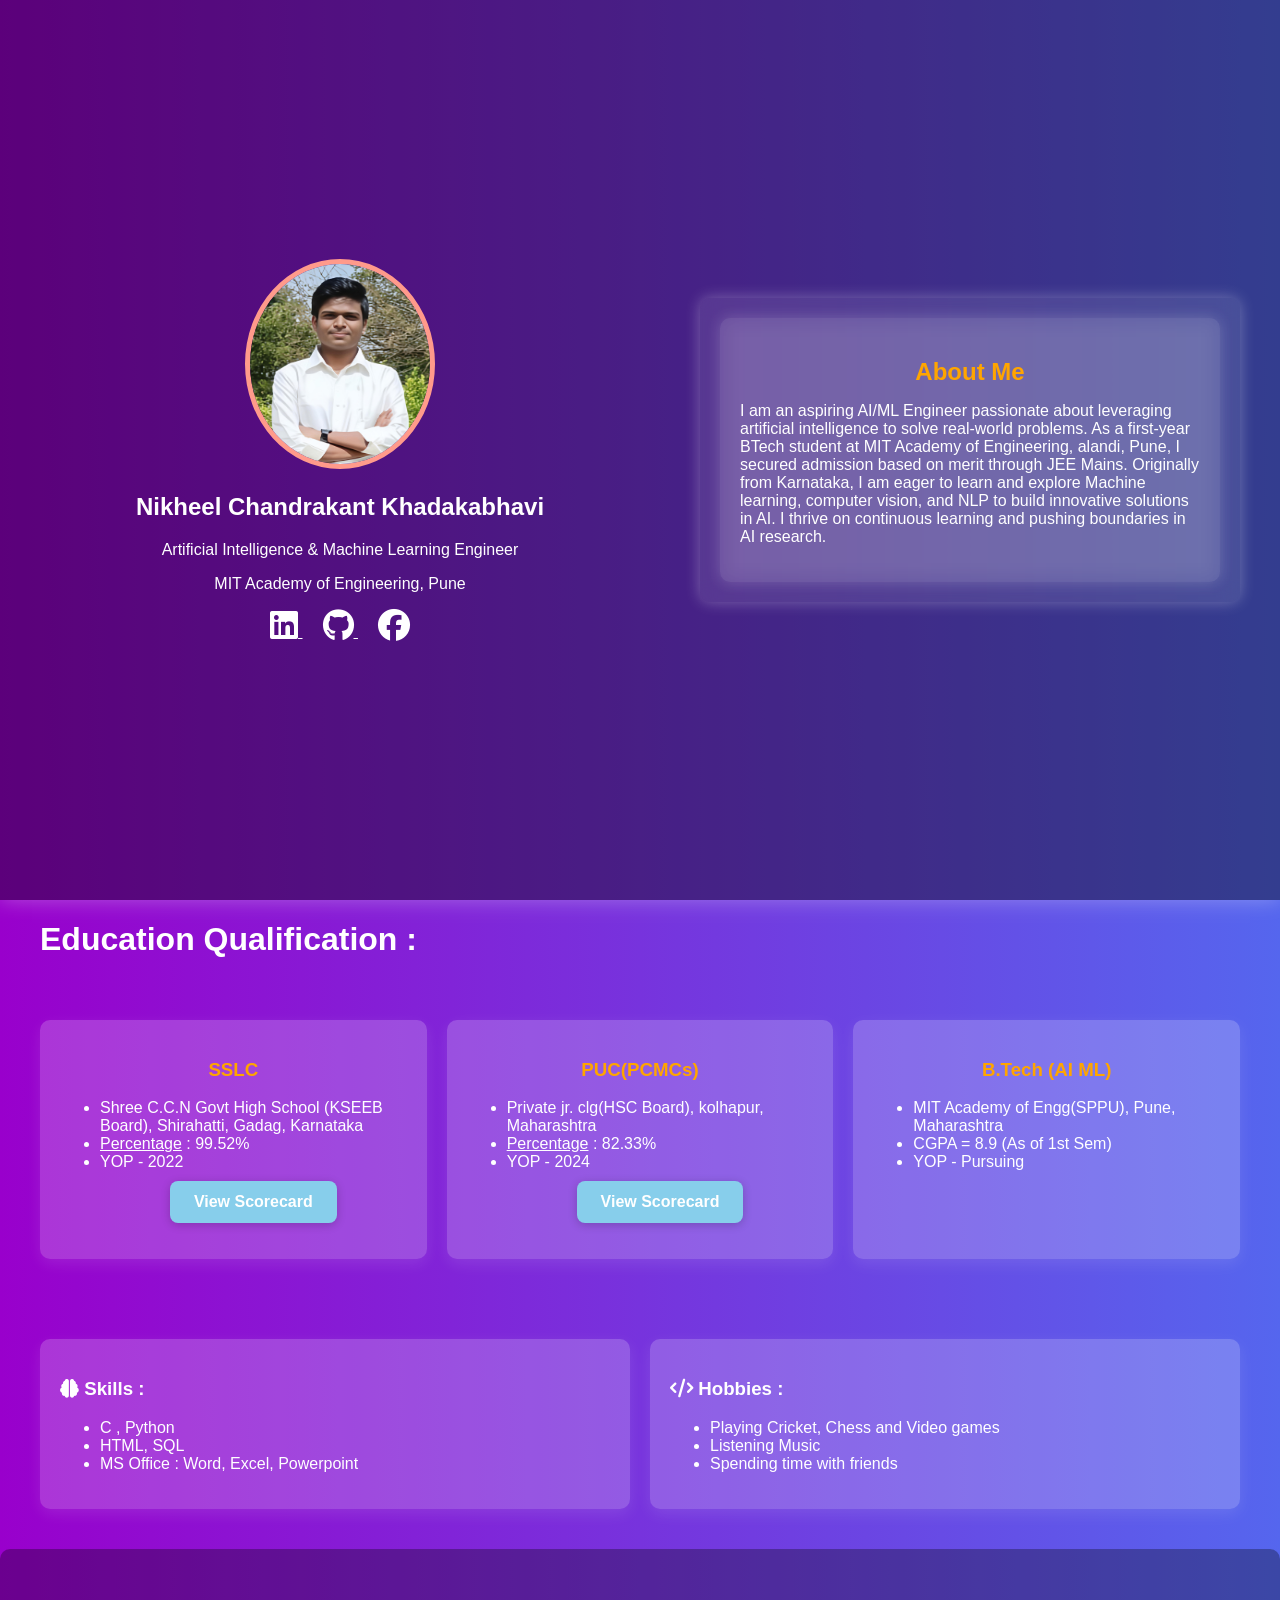
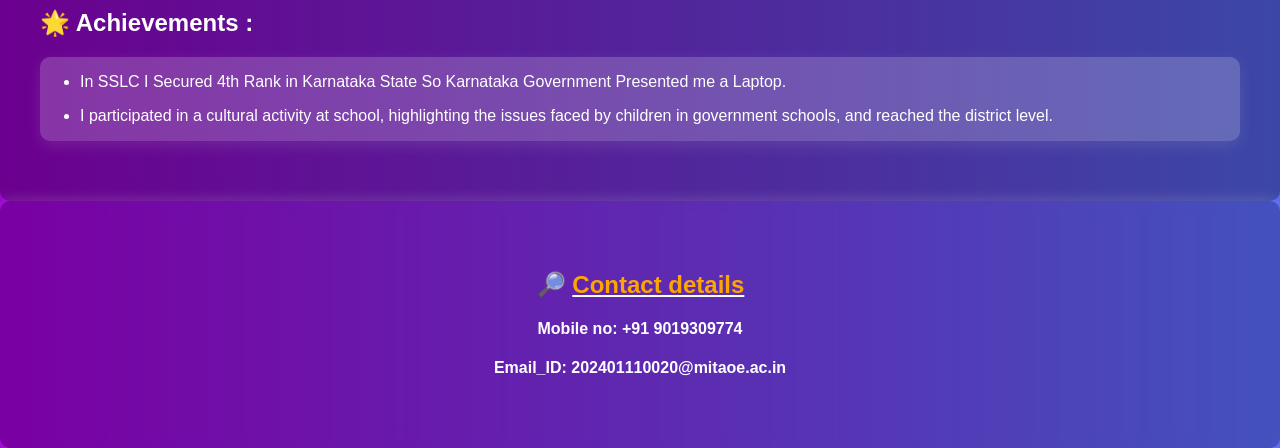
==== index.html @ 5fc5218b "Update index.html" ====
<!DOCTYPE html>
<html lang="en">
<head>
    <meta charset="UTF-8">
    <meta name="viewport" content="width=device-width, initial-scale=1.0">
    <meta name="description" content="AI/ML Engineer | MIT Academy of Engineering, Pune">
    <title>Nikheel Khadakabhavi | AI/ML Engineer</title>
    <link rel="stylesheet" href="style.css">
    <link rel="stylesheet" href="https://cdnjs.cloudflare.com/ajax/libs/font-awesome/6.4.0/css/all.min.css">
</head>
<body>
    <!-- Hero Section -->
    <!-- <section class="hero">
        <img src="IMG-20250224-WA0008.jpg" alt="Nikheel Khadakabhavi" class="profile-img">
        <h1>Nikheel Chandrakant Khadakabhavi</h1>
        <p>Artificial Intelligence & Machine Learning Engineer</p>
        <p>MIT Academy of Engineering, Pune</p>
        <p> </p>
        <div class="social-links">
            <a href="https://linkedin.com/in/nikhil-khadakabhavi-a24776257" target="_blank"><i class="fab fa-linkedin fa-2x"></i></a>
            <a href="https://github.com/Nikheel108" target="_blank"><i class="fab fa-github fa-2x"></i></a>
            <a href="https://kaggle.com/yourprofile" target="_blank"><i class="fab fa-kaggle fa-2x"></i></a>
        </div>
    </section> -->
    <!-- Hero Section -->
    <section class="hero animate">
        <div class="hero-container">
            <!-- Left Side (Profile Image & Info) -->
            <div class="hero-left">
                <img src="IMG-20250224-WA0008.jpg" alt="Nikheel Khadakabhavi" class="profile-img">
                <h1>Nikheel Chandrakant Khadakabhavi</h1>
                <p>Artificial Intelligence & Machine Learning Engineer</p>
                <p>MIT Academy of Engineering, Pune</p>
                <div class="social-links">
                    <a href="https://linkedin.com/in/nikhil-khadakabhavi-a24776257" target="_blank">
                        <i class="fab fa-linkedin fa-2x"></i>
                    </a>
                    <a href="https://github.com/Nikheel108" target="_blank">
                        <i class="fab fa-github fa-2x"></i>
                    </a>
                    <a href="https://www.facebook.com/profile.php?id=61560024221259" target="_blank" style="color: white; margin: 0 10px;">
                        <i class="fab fa-facebook fa-2x"></i>
                    </a>
                </div>
            </div>

            <!-- Right Side (About Me) -->
            <div class="hero-right">
                <div class="about-box">
                    <h2 align="center"><span class="highlight">About Me</span></h2>
                    <p>
                        I  am an aspiring AI/ML Engineer passionate about leveraging artificial intelligence to solve real-world problems. As a first-year BTech student at MIT Academy of Engineering, alandi, Pune, I secured admission based on merit through JEE Mains. Originally from Karnataka, I am eager to learn and explore Machine learning, computer vision, and NLP to build innovative solutions in AI. I thrive on continuous learning and pushing boundaries in AI research.
                    </p>
                </div>
            </div>
        </div>
    </section>


    <!-- Technical Skills -->
    <div class="container">
        <h1>Education Qualification : </h1>
        <div class="skills-grid">
            <div class="skill-card">
                    <h3 align="center"><span class="highlight"> SSLC </span></h3>
                    <ul>
                        <li>Shree C.C.N Govt High School (KSEEB Board), Shirahatti, Gadag, Karnataka</li>
                        <li><u>Percentage</u> : 99.52%</li>
                        <li>YOP - 2022</li>
                        <div class="scorecard-btn">
                            <a href="Kresult.jpg" target="_blank">View Scorecard</a>
                        </div>
                    </ul>                
            </div>
            <div class="skill-card">
                    <h3 align="center"><span class="highlight"> PUC(PCMCs)</span></h3>
                    <ul>
                        <li>Private jr. clg(HSC Board), kolhapur, Maharashtra </li>
                        <li><u>Percentage</u> : 82.33%</li>
                        <li>YOP - 2024</li>
                        <div class="scorecard-btn">
                            <a href="Mresult.jpg" target="_blank">View Scorecard</a>
                        </div>
                    </ul>
            </div>
            <div class="skill-card">
                <h3 align="center"><span class="highlight"> B.Tech (AI ML)</span></h3>
                <ul>
                    <li>MIT Academy of Engg(SPPU), Pune, Maharashtra</li>
                    <li>CGPA = 8.9 (As of 1st Sem)</li>
                    <li>YOP - Pursuing</li>
                </ul>
            </div>
        </div>
    </div>

    <div class="container">
        <div class="skills-grid">
            <div class="skill-card">
                <h3><i class="fas fa-brain"></i>  Skills : </h3>
                <ul>
                    <li>C , Python</li>
                    <li>HTML, SQL</li>
                    <li>MS Office : Word, Excel, Powerpoint</li>
                </ul>
            </div>
            <div class="skill-card">
                <h3><i class="fas fa-code"></i>  Hobbies : </h3>
                <ul>
                    <li>Playing Cricket, Chess  and Video games </li>
                    <li>Listening Music  </li>
                    <li>Spending time with friends  </li>
                </ul>
            </div>
        </div>
    </div>
    <!-- Projects Section -->
    <section class="projects">
        <div class="container">
            <h2> 🌟 Achievements : </h2>
            <div class="project-card">
                <!-- <img src="project1.jpg" alt="AI Project"> -->
                <div class="project-info">
                    <ul>
                        <li>In SSLC I Secured 4th Rank in Karnataka State So Karnataka Government Presented me a Laptop.</li>
                        <p> </p>
                        <li>I participated in a cultural activity at school, highlighting the issues faced by children in government schools, and reached the district level.</li>
                    </ul>
                </div>
            </div>
        </div>
    </section>

    <!-- Research Publications -->
    <section class="publications">
        <div class="container">
            <h2><b>🔎 <u><span class="highlight">Contact details</span></u></b></h2>
            <div class="publication">
                <h4>Mobile no: +91 9019309774</h4>
                <h4>Email_ID: 202401110020@mitaoe.ac.in</h4>
            </div>
        </div>
    </section>
</body>
</html>
---- style.css ----
:root {
    --primary: #ff9a8b;
    --secondary: #ff6a88;
    --tertiary: #ff99ac;
    --dark: #1b1b1b;
    --light: #ffffff;
}

/* Animated Gradient Background */
body {
    font-family: 'Segoe UI', Tahoma, Geneva, Verdana, sans-serif;
/*    background: linear-gradient(-45deg, var(--primary), var(--secondary), var(--tertiary));*/
/*    background: linear-gradient(45deg, #ff7eb3, #ff758c, #ff6f61, #ff7eb3); */
/*    background: linear-gradient(45deg, #6a11cb, #2575fc, #3f5efb, #6a11cb); #blue-purple neon effect*/
/*    background: linear-gradient(45deg, #ff512f, #f09819, #ff6a00, #ff512f);*/
    background: linear-gradient(270deg, #33cc33, #3399ff, #9900cc);
/*    background: lightskyblue;*/
    background-size: 300% 300%;
    animation: gradientMove 10s infinite linear;
    color: var(--light);
    margin: 0;
}

/* Background Animation */
@keyframes gradientMove {
    0% { background-position: 0% 50%; }
    50% { background-position: 100% 50%; }
    100% { background-position: 0% 50%; }
}

/* Hero Section */
.hero {
    /*text-align: center;
    padding: 100px 20px;
    background: rgba(0, 0, 0, 0.4);
    box-shadow: 0 0 20px rgba(255, 255, 255, 0.3);
    border-radius: 10px;*/
    display: flex;
    align-items: center;
    justify-content: center;
    min-height: 100vh;
/*    gap: 40px;*/
/*    flex-wrap: wrap;*/
/*    text-align: left;*/
    background: rgba(0, 0, 0, 0.4);
    box-shadow: 0 0 20px rgba(255, 255, 255, 0.3);
    border-radius: 10px
    padding: 50px 20px;
}

.hero-container {
    display: flex;
    align-items: center;
    justify-content: space-between;
    max-width: 1200px;
    width: 100%;
/*    margin: 0 auto;*/
/*    padding: 50px 20px;*/
    gap: 60px;
/*    flex-wrap: wrap;*/
/*    flex-wrap: wrap;
    text-align: left;*/
}

.hero-left {
    flex: 1;
    text-align: center;
    background: blur;
}



/* Profile Image Hover Glow */
.profile-img {
    width: 180px;
    height: 200px;
    border-radius: 50%;
    border: 5px solid var(--primary);
    margin-buttom: 15px;
/*    box-shadow: 0 0 20px rgba(255, 255, 255, 0.3);*/
    transition: transform 0.3s, box-shadow 0.3s;
}

.profile-img:hover {
    transform: scale(1.1);
    box-shadow: 0 0 30px rgba(255, 255, 255, 0.5);
}

.social-links {
    margin-top: 10px;
}

/* Social Icons Hover Effects */
.social-links a {
    color: var(--light);
    margin: 0 10px;
    transition: transform 0.3s ease-in-out;
}

.social-links a:hover {
    transform: scale(1.2);
    text-shadow: 0px 0px 15px var(--light);
    color: white;
}

.hero-right {
    flex: 1;
    display: flex;
    justify-content: center;
    max-width: 500px;
    background: rgba(255, 255, 255, 0.1);
    backdrop-filter: blur(10px);
    padding: 20px;
    border-radius: 10px;
    box-shadow: 0 0 15px rgba(255, 255, 255, 0.3);
    color: var(--secondary);
    animation: glow 2s infinite alternate;
}

.about-box {
    max-width: 500px;
    background: rgba(255, 255, 255, 0.1);
    backdrop-filter: blur(10px);
    padding: 20px;
    border-radius: 10px;
    box-shadow: 0 0 15px rgba(255, 255, 255, 0.2);
    color: white;
    animation: glow 2s infinite alternate;
}

.about-box h2 {
    margin-bottom: 10px;
}

@keyframes glow {
    from {
        box-shadow: 0 0 10px rgba(255, 255, 255, 0.3);
    }
    to {
        box-shadow: 0 0 20px rgba(255, 255, 255, 0.6);
    }
}

/* Skills Section */
.container {
    max-width: 1200px;
    margin: 0 auto;
    padding: 0 20px;
}

.skills-grid {
    display: grid;
    grid-template-columns: repeat(auto-fit, minmax(250px, 1fr));
    gap: 20px;
    padding: 40px 0;
}

.skill-card {
    background: rgba(255, 255, 255, 0.2);
    padding: 20px;
    border-radius: 10px;
    box-shadow: 0 5px 15px rgba(255, 255, 255, 0.1);
    transition: transform 0.3s ease-in-out, box-shadow 0.3s ease-in-out;
}

.skill-card:hover {
    transform: scale(1.05);
    box-shadow: 0 8px 20px rgba(255, 255, 255, 0.3);
}

.highlight {
    color: orange;  /* Change this to any color you like */
    font-weight: bold;
}

.scorecard-btn {
    text-align: center;
    margin-top: 10px;
}

.scorecard-btn a {
    display: inline-block;
    padding: 12px 24px;
    font-size: 16px;
    font-weight: bold;
    color: white;
/*    background: linear-gradient(45deg, #ff8c00, #ff0080);*/
    background: skyblue;
    border-radius: 8px;
    text-decoration: none;
    box-shadow: 0 2px 10px rgba(0, 0, 0, 0.2);
    transition: all 0.3s ease-in-out;
}

.scorecard-btn a:hover {
    transform: scale(1.1);
/*    background: linear-gradient(45deg, #ff0080, #ff8c00);*/
    background: skyblue;
    box-shadow: 0 3px 10px rgba(0, 0, 0, 0.3);
}

/* Projects Section */
.projects {
    padding: 40px 20px;
    background: rgba(0, 0, 0, 0.3);
    border-radius: 10px;
}

.project-card {
    background: rgba(255, 255, 255, 0.2);
    border-radius: 10px;
    overflow: hidden;
    margin: 20px 0;
    box-shadow: 0 5px 15px rgba(255, 255, 255, 0.1);
    transition: transform 0.3s ease-in-out, box-shadow 0.3s ease-in-out;
}

.project-card:hover {
    transform: scale(1.05);
    box-shadow: 0 8px 20px rgba(255, 255, 255, 0.3);
}

/* Responsive Design */
/*@media (max-width: 768px) {
    .hero { padding: 60px 20px; }
}*/
.publications {
    text-align: center; /* Center text */
    padding: 50px 20px;
    background: rgba(0, 0, 0, 0.2); /* Light transparent background */
    backdrop-filter: blur(5px);
    border-radius: 10px;
    box-shadow: 0 0 15px rgba(255, 255, 255, 0.2);
}

/*.container {
    max-width: 800px;
    margin: 0 auto; /* Center the container */
}
*/
.publication {
    background: rgba(255, 255, 255, 0.1);
    padding: 20px;
    border-radius: 10px;
    display: inline-block; /* Ensures it takes the right amount of space */
    box-shadow: 0 0 10px rgba(255, 255, 255, 0.3);
}


@media (max-width: 768px) {
    .hero-container {
        flex-direction: column;
        text-align: center;
    }
    
    .hero-left, .hero-right {
        width: 100%;
    }

    .about-box {
        width: 90%;
    }
}
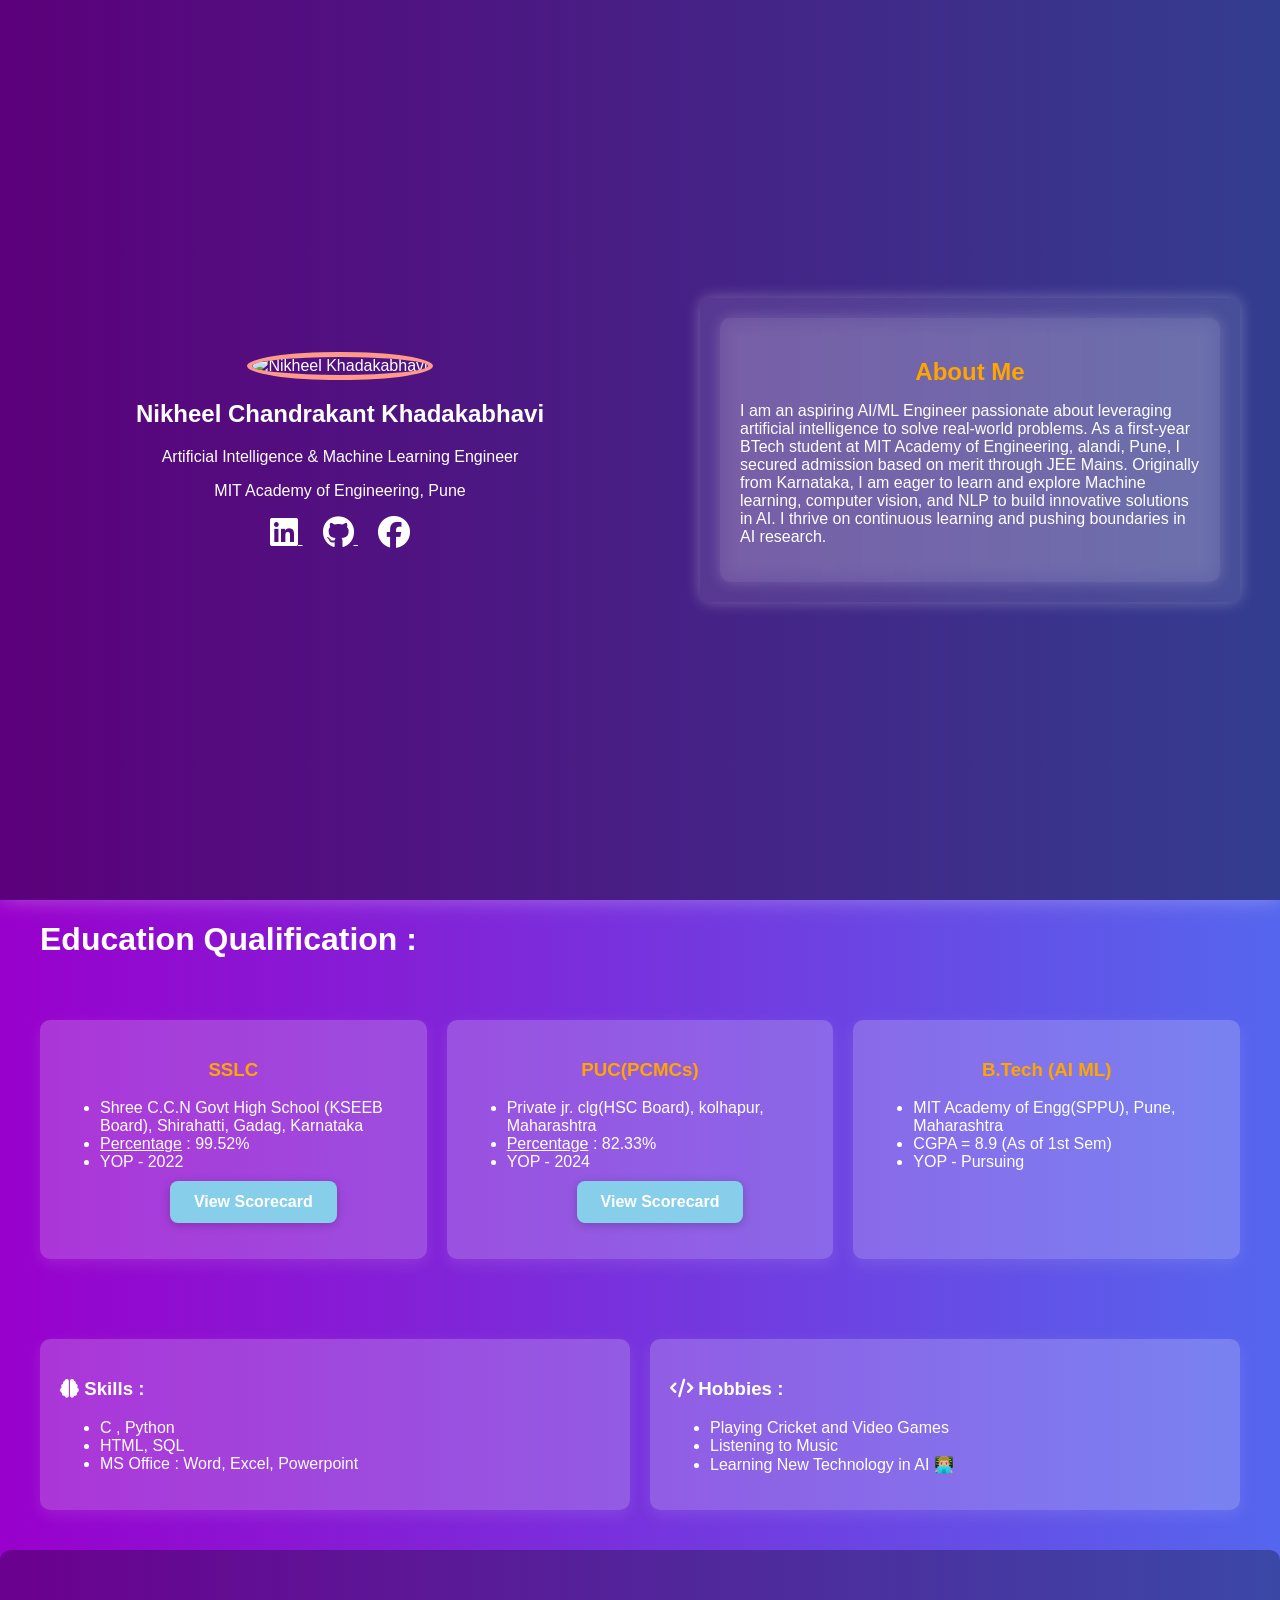
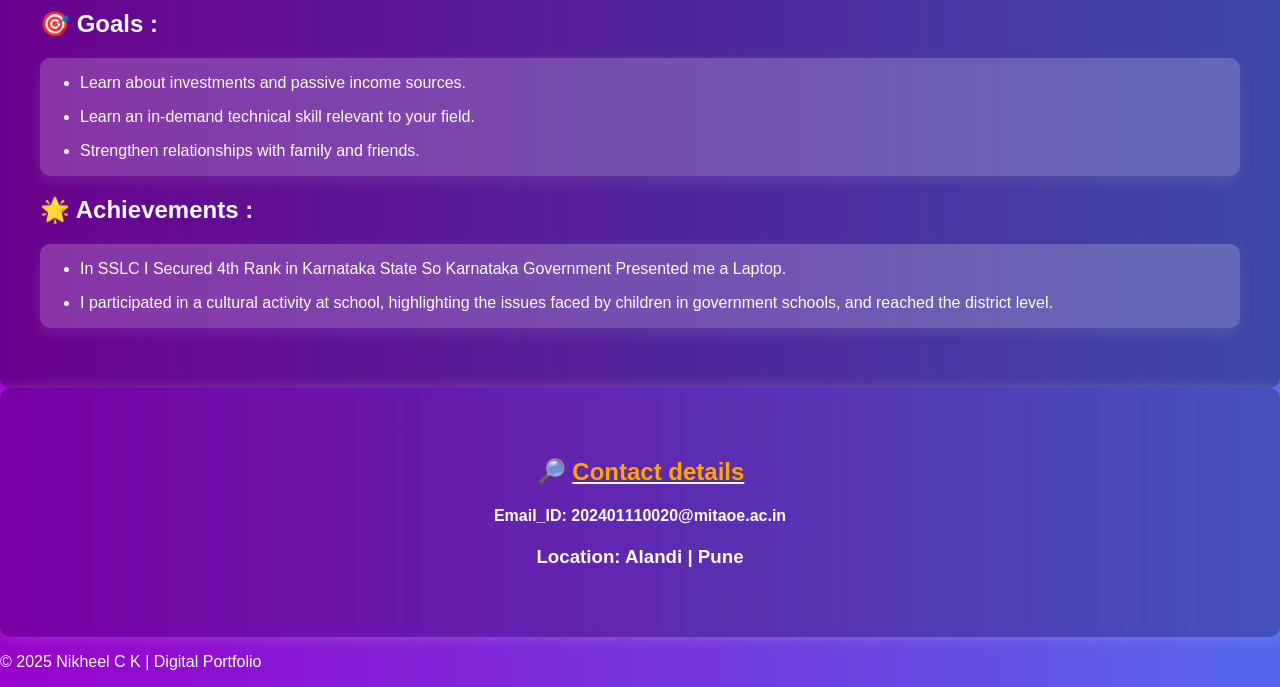
==== commit 4abeb28f: "Update index.html" ====
--- a/index.html
+++ b/index.html
@@ -9,25 +9,11 @@
     <link rel="stylesheet" href="https://cdnjs.cloudflare.com/ajax/libs/font-awesome/6.4.0/css/all.min.css">
 </head>
 <body>
-    <!-- Hero Section -->
-    <!-- <section class="hero">
-        <img src="IMG-20250224-WA0008.jpg" alt="Nikheel Khadakabhavi" class="profile-img">
-        <h1>Nikheel Chandrakant Khadakabhavi</h1>
-        <p>Artificial Intelligence & Machine Learning Engineer</p>
-        <p>MIT Academy of Engineering, Pune</p>
-        <p> </p>
-        <div class="social-links">
-            <a href="https://linkedin.com/in/nikhil-khadakabhavi-a24776257" target="_blank"><i class="fab fa-linkedin fa-2x"></i></a>
-            <a href="https://github.com/Nikheel108" target="_blank"><i class="fab fa-github fa-2x"></i></a>
-            <a href="https://kaggle.com/yourprofile" target="_blank"><i class="fab fa-kaggle fa-2x"></i></a>
-        </div>
-    </section> -->
-    <!-- Hero Section -->
     <section class="hero animate">
         <div class="hero-container">
             <!-- Left Side (Profile Image & Info) -->
             <div class="hero-left">
-                <img src="IMG-20250224-WA0008.jpg" alt="Nikheel Khadakabhavi" class="profile-img">
+                <img src="profile.jpg" alt="Nikheel Khadakabhavi" class="profile-img">
                 <h1>Nikheel Chandrakant Khadakabhavi</h1>
                 <p>Artificial Intelligence & Machine Learning Engineer</p>
                 <p>MIT Academy of Engineering, Pune</p>
@@ -49,7 +35,7 @@
                 <div class="about-box">
                     <h2 align="center"><span class="highlight">About Me</span></h2>
                     <p>
-                        I  am an aspiring AI/ML Engineer passionate about leveraging artificial intelligence to solve real-world problems. As a first-year BTech student at MIT Academy of Engineering, alandi, Pune, I secured admission based on merit through JEE Mains. Originally from Karnataka, I am eager to learn and explore Machine learning, computer vision, and NLP to build innovative solutions in AI. I thrive on continuous learning and pushing boundaries in AI research.
+                        I   am   an   aspiring   AI/ML  Engineer  passionate  about  leveraging  artificial  intelligence  to  solve  real-world  problems.  As  a first-year  BTech  student  at  MIT  Academy  of  Engineering,  alandi,  Pune,  I  secured  admission  based  on  merit  through  JEE  Mains. Originally from  Karnataka, I  am  eager  to  learn  and  explore Machine  learning, computer  vision, and  NLP  to  build  innovative  solutions  in  AI. I thrive on  continuous  learning  and  pushing  boundaries  in  AI research.
                     </p>
                 </div>
             </div>
@@ -107,15 +93,30 @@
             <div class="skill-card">
                 <h3><i class="fas fa-code"></i>  Hobbies : </h3>
                 <ul>
-                    <li>Playing Cricket, Chess  and Video games </li>
-                    <li>Listening Music  </li>
-                    <li>Spending time with friends  </li>
+                    <li>Playing Cricket  and Video Games </li>
+                    <li>Listening to Music  </li>
+                    <li>Learning New Technology in AI 👨🏼‍💻 </li>
                 </ul>
             </div>
         </div>
     </div>
     <!-- Projects Section -->
     <section class="projects">
+        <div class="container">
+            <h2> 🎯 Goals : </h2>
+            <div class="project-card">
+                <!-- <img src="project1.jpg" alt="AI Project"> -->
+                <div class="project-info">
+                    <ul>
+                        <li>Learn about investments and passive income sources.</li>
+                        <p> </p>
+                        <li>Learn an in-demand technical skill relevant to your field.</li>
+                        <p> </p>
+                        <li>Strengthen relationships with family and friends.</li>
+                    </ul>
+                </div>
+            </div>
+        </div>
         <div class="container">
             <h2> 🌟 Achievements : </h2>
             <div class="project-card">
@@ -136,10 +137,13 @@
         <div class="container">
             <h2><b>🔎 <u><span class="highlight">Contact details</span></u></b></h2>
             <div class="publication">
-                <h4>Mobile no: +91 9019309774</h4>
                 <h4>Email_ID: 202401110020@mitaoe.ac.in</h4>
+                <h3>Location: Alandi | Pune </h3>
             </div>
         </div>
     </section>
+    <footer>
+        <p>&copy; 2025 Nikheel C K | Digital Portfolio</p>
+    </footer>
 </body>
 </html>
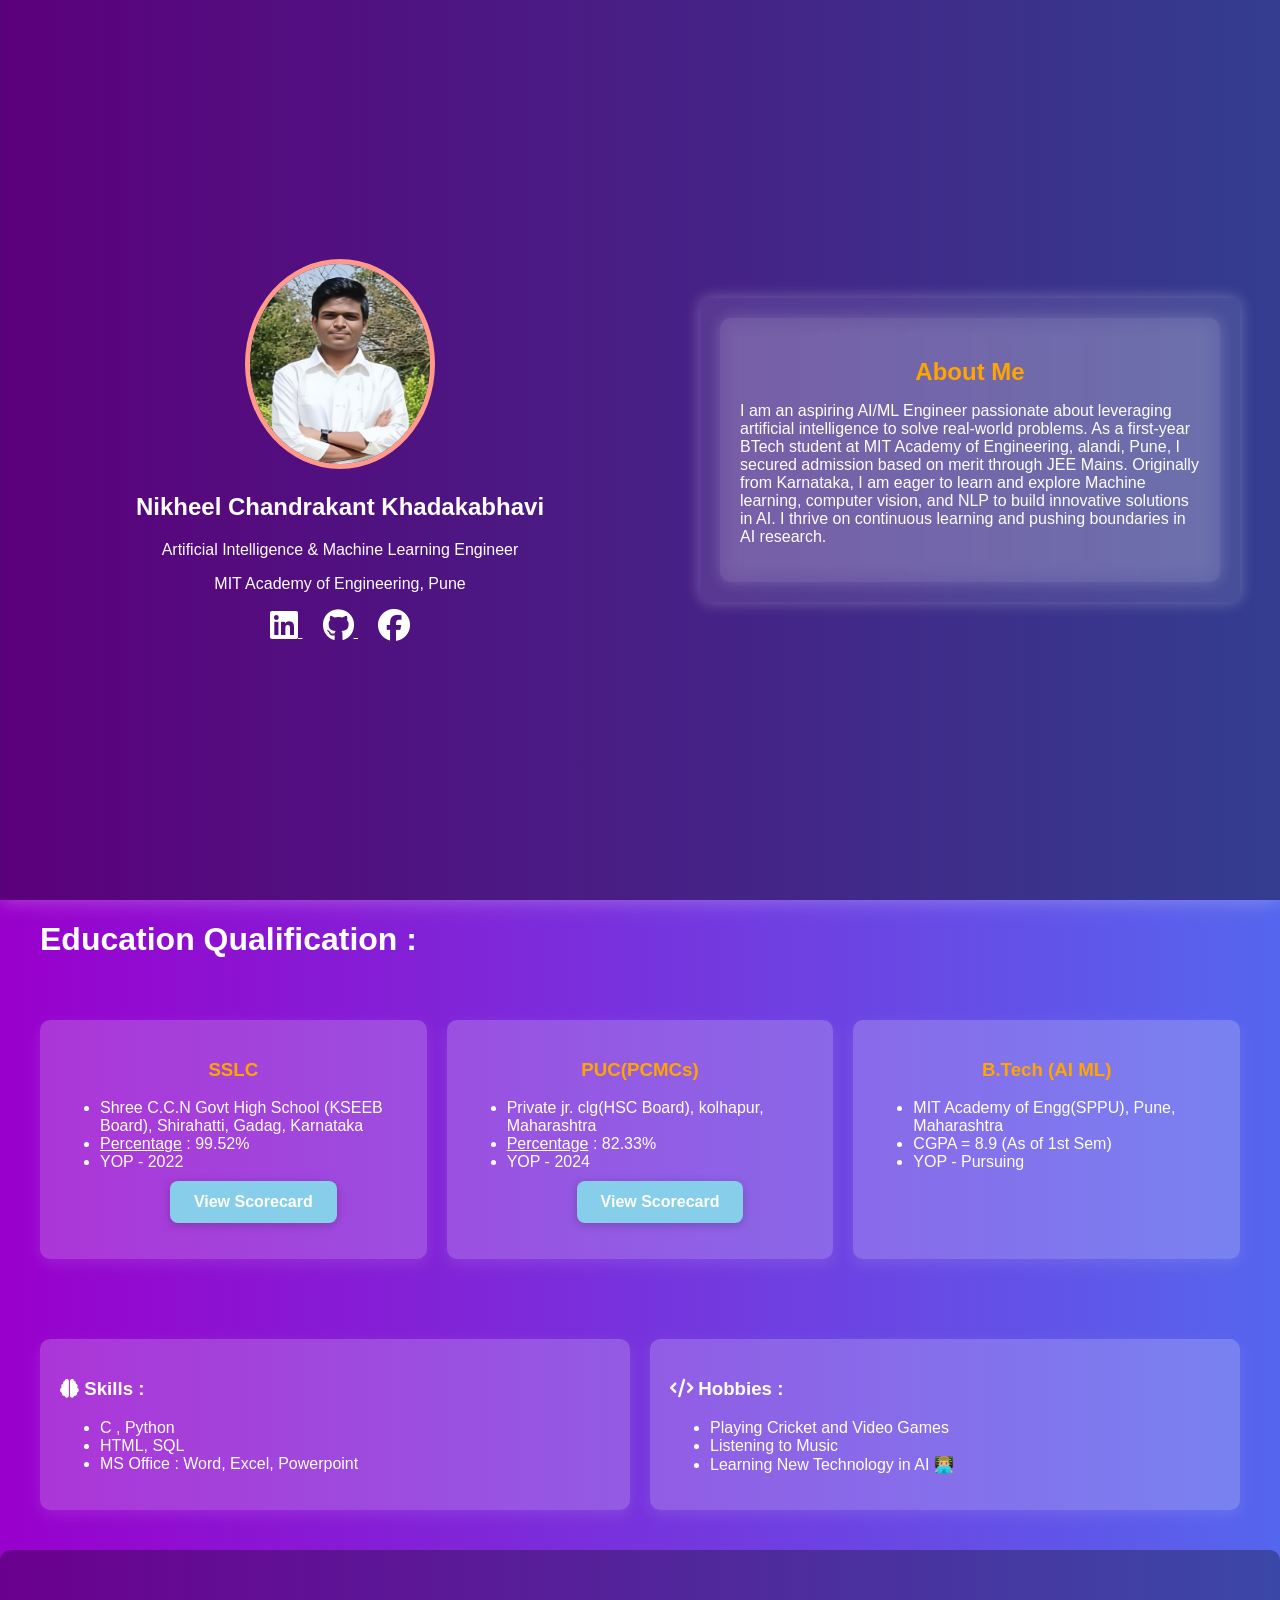
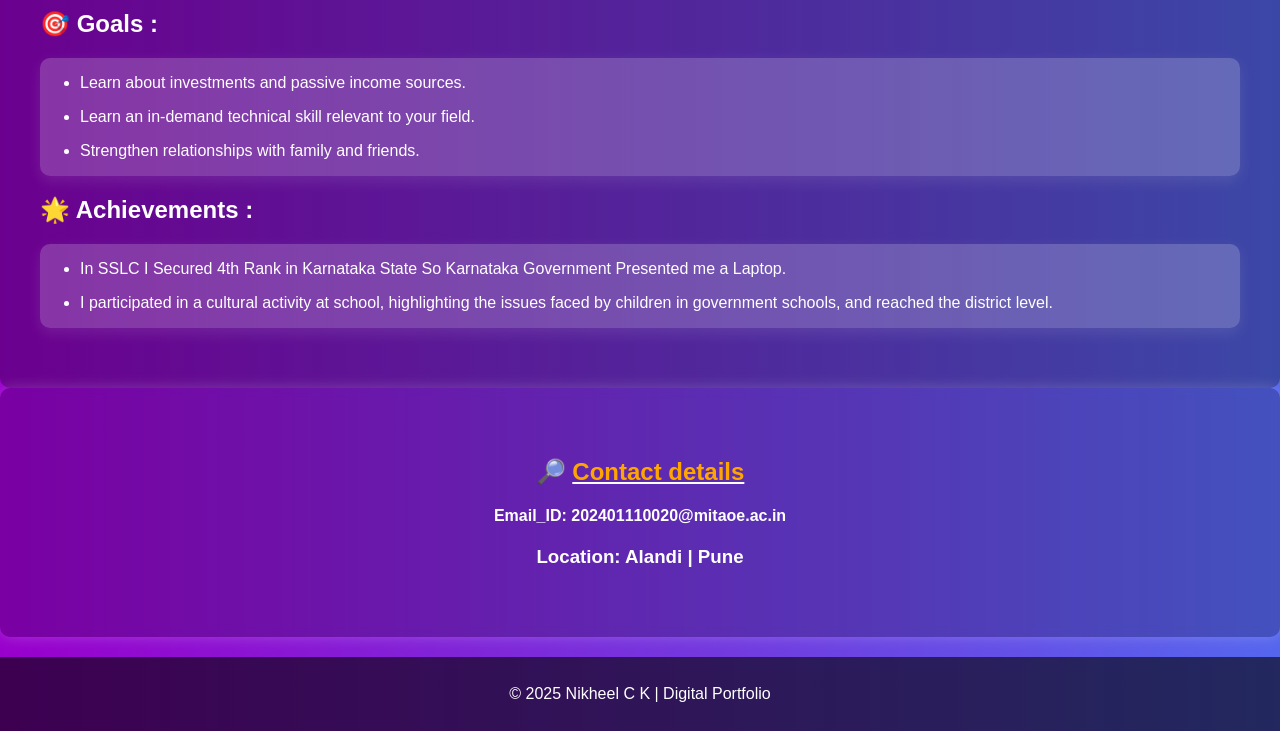
==== commit bafe4531: "Update index.html" ====
--- a/index.html
+++ b/index.html
@@ -13,7 +13,7 @@
         <div class="hero-container">
             <!-- Left Side (Profile Image & Info) -->
             <div class="hero-left">
-                <img src="profile.jpg" alt="Nikheel Khadakabhavi" class="profile-img">
+                <img src="IMG-20250224-WA0008.jpg" alt="Nikheel Khadakabhavi" class="profile-img">
                 <h1>Nikheel Chandrakant Khadakabhavi</h1>
                 <p>Artificial Intelligence & Machine Learning Engineer</p>
                 <p>MIT Academy of Engineering, Pune</p>
--- a/style.css
+++ b/style.css
@@ -19,6 +19,7 @@
     animation: gradientMove 10s infinite linear;
     color: var(--light);
     margin: 0;
+    backdrop-filter: blur(80deg);
 }
 
 /* Background Animation */
@@ -261,3 +262,9 @@
         width: 90%;
     }
 }
+footer {
+    text-align: center;
+    padding: 12px;
+    background: rgba(0, 0, 0, 0.6);
+    margin-top: 20px;
+}
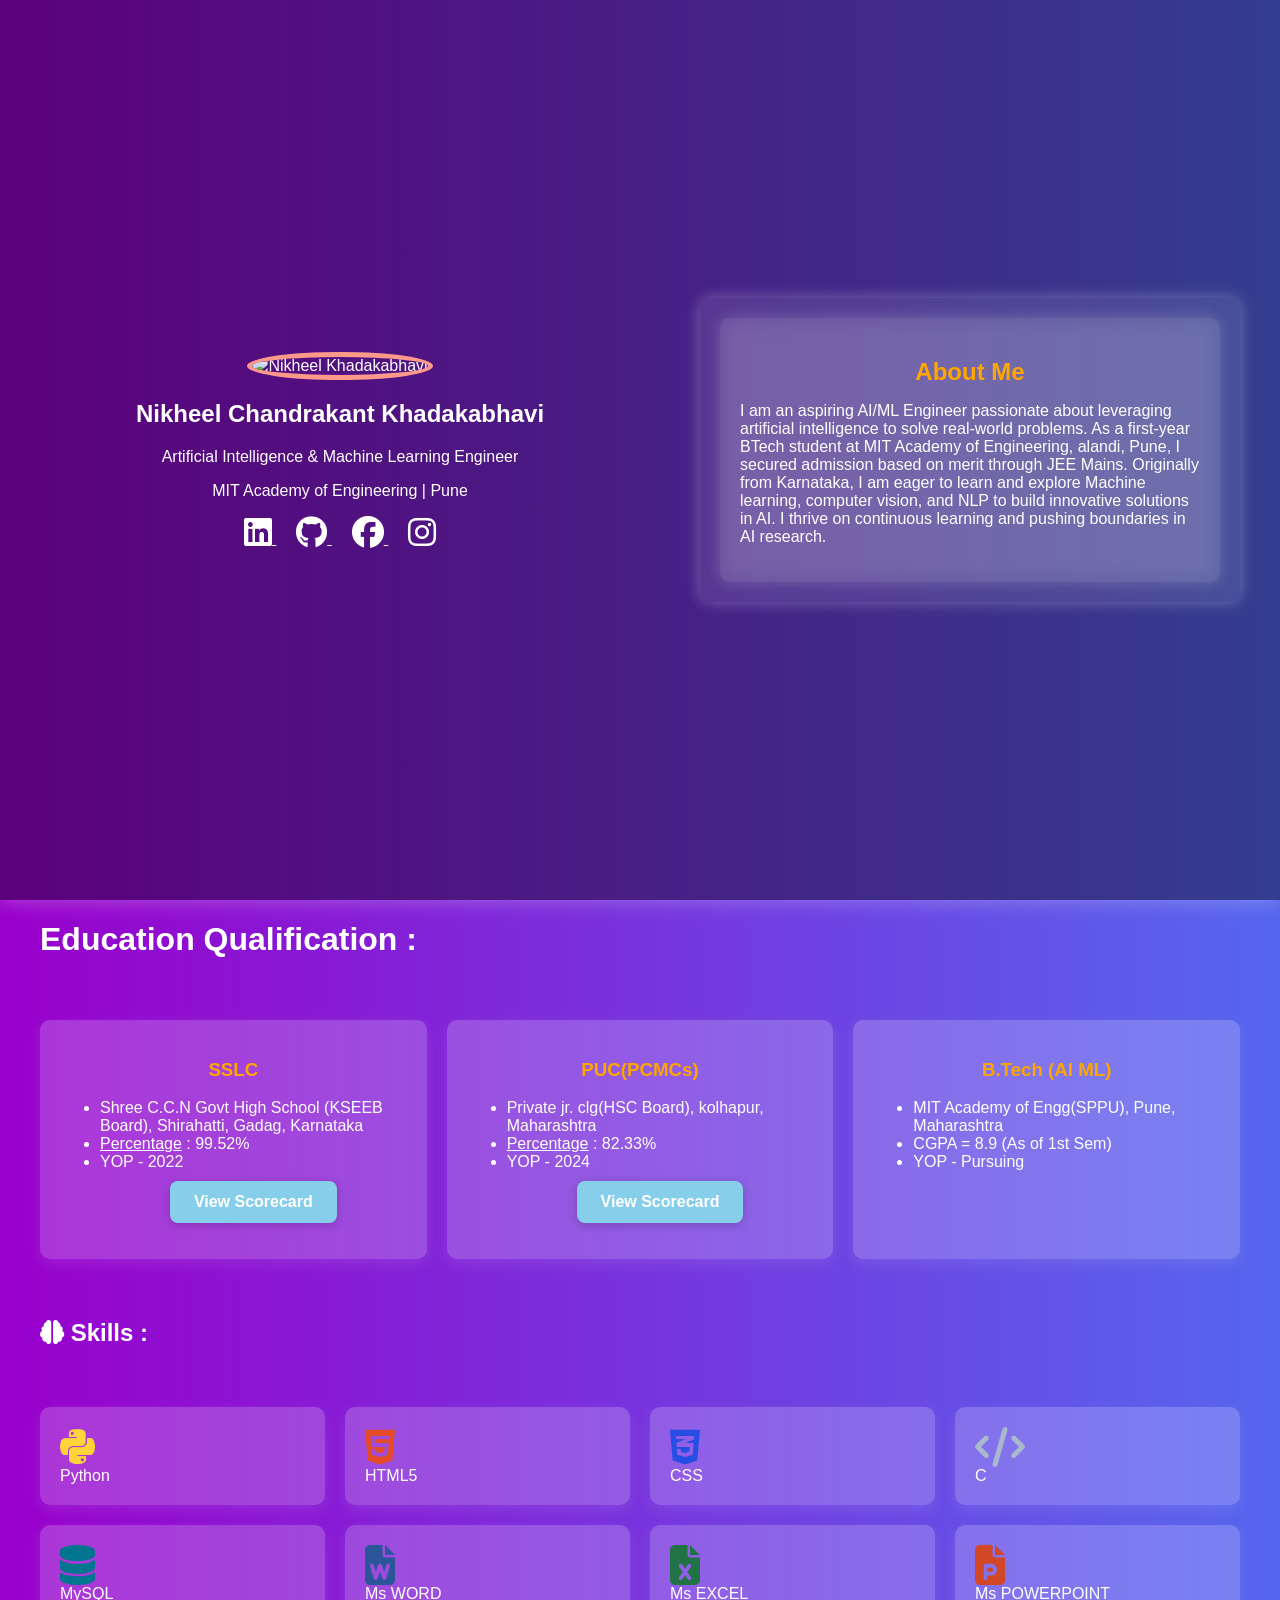
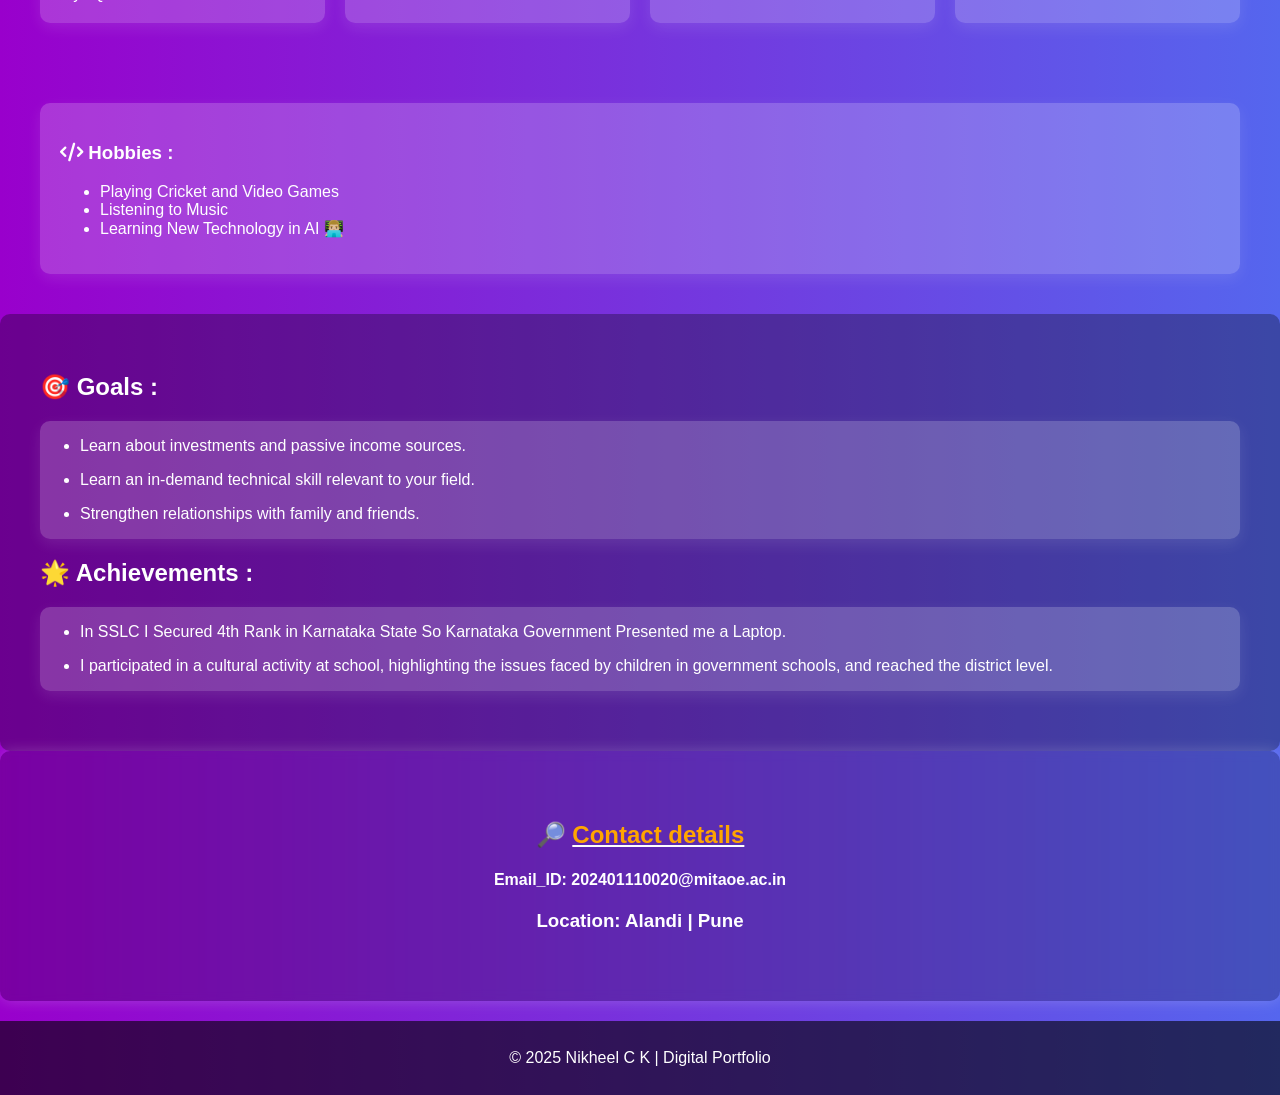
==== commit 50a64fdb: "Update index.html" ====
--- a/index.html
+++ b/index.html
@@ -13,10 +13,10 @@
         <div class="hero-container">
             <!-- Left Side (Profile Image & Info) -->
             <div class="hero-left">
-                <img src="IMG-20250224-WA0008.jpg" alt="Nikheel Khadakabhavi" class="profile-img">
+                <img src="profile.jpg" alt="Nikheel Khadakabhavi" class="profile-img">
                 <h1>Nikheel Chandrakant Khadakabhavi</h1>
                 <p>Artificial Intelligence & Machine Learning Engineer</p>
-                <p>MIT Academy of Engineering, Pune</p>
+                <p>MIT Academy of Engineering | Pune</p>
                 <div class="social-links">
                     <a href="https://linkedin.com/in/nikhil-khadakabhavi-a24776257" target="_blank">
                         <i class="fab fa-linkedin fa-2x"></i>
@@ -26,6 +26,9 @@
                     </a>
                     <a href="https://www.facebook.com/profile.php?id=61560024221259" target="_blank" style="color: white; margin: 0 10px;">
                         <i class="fab fa-facebook fa-2x"></i>
+                    </a>
+                    <a href="https://www.instagram.com/nikhilkhadakabhavi" target="_blank" style="color: white; margin: 0 10px;">
+                        <i class="fab fa-instagram fa-2x"></i>
                     </a>
                 </div>
             </div>
@@ -81,15 +84,37 @@
     </div>
 
     <div class="container">
+        <h2><i class="fas fa-brain"></i>  Skills : </h2>
         <div class="skills-grid">
             <div class="skill-card">
-                <h3><i class="fas fa-brain"></i>  Skills : </h3>
-                <ul>
-                    <li>C , Python</li>
-                    <li>HTML, SQL</li>
-                    <li>MS Office : Word, Excel, Powerpoint</li>
-                </ul>
+                <div class="skill"><i class="fab fa-python" style="color:#FFD43B; font-size:40px;"></i><div>Python</div></div>
             </div>
+            <div class="skill-card">
+                <div class="skill"><i class="fab fa-html5" style="color:#e34c26; font-size:40px;"></i><div>HTML5</div></div>
+            </div>
+            <div class="skill-card">
+                <div class="skill"><i class="fab fa-css3-alt" style="color:#264de4; font-size:40px;"></i><div>CSS</div></div>
+            </div>
+            <div class="skill-card">
+                <div class="skill"><i class="fas fa-code" style="color:#A8B9CC; font-size:40px;"></i><div>C</div></div>
+            </div>
+            <div class="skill-card">
+                <div class="skill"><i class="fas fa-database" style="color:#00758F; font-size:40px;"></i><div>MySQL</div></div>
+            </div>
+            <div class="skill-card">
+                <div class="skill"><i class="fas fa-file-word" style="color:#2B579A; font-size:40px;"></i><div>Ms WORD</div></div>
+            </div>
+            <div class="skill-card">
+                <div class="skill"><i class="fas fa-file-excel" style="color:#217346; font-size:40px;"></i><div>Ms EXCEL</div></div>
+            </div>
+            <div class="skill-card">
+                <div class="skill"><i class="fas fa-file-powerpoint" style="color:#D24726; font-size:40px;"></i><div>Ms POWERPOINT</div></div>
+            </div>
+        </div>
+    </div>
+
+    <div class="container">
+        <div class="skills-grid">
             <div class="skill-card">
                 <h3><i class="fas fa-code"></i>  Hobbies : </h3>
                 <ul>
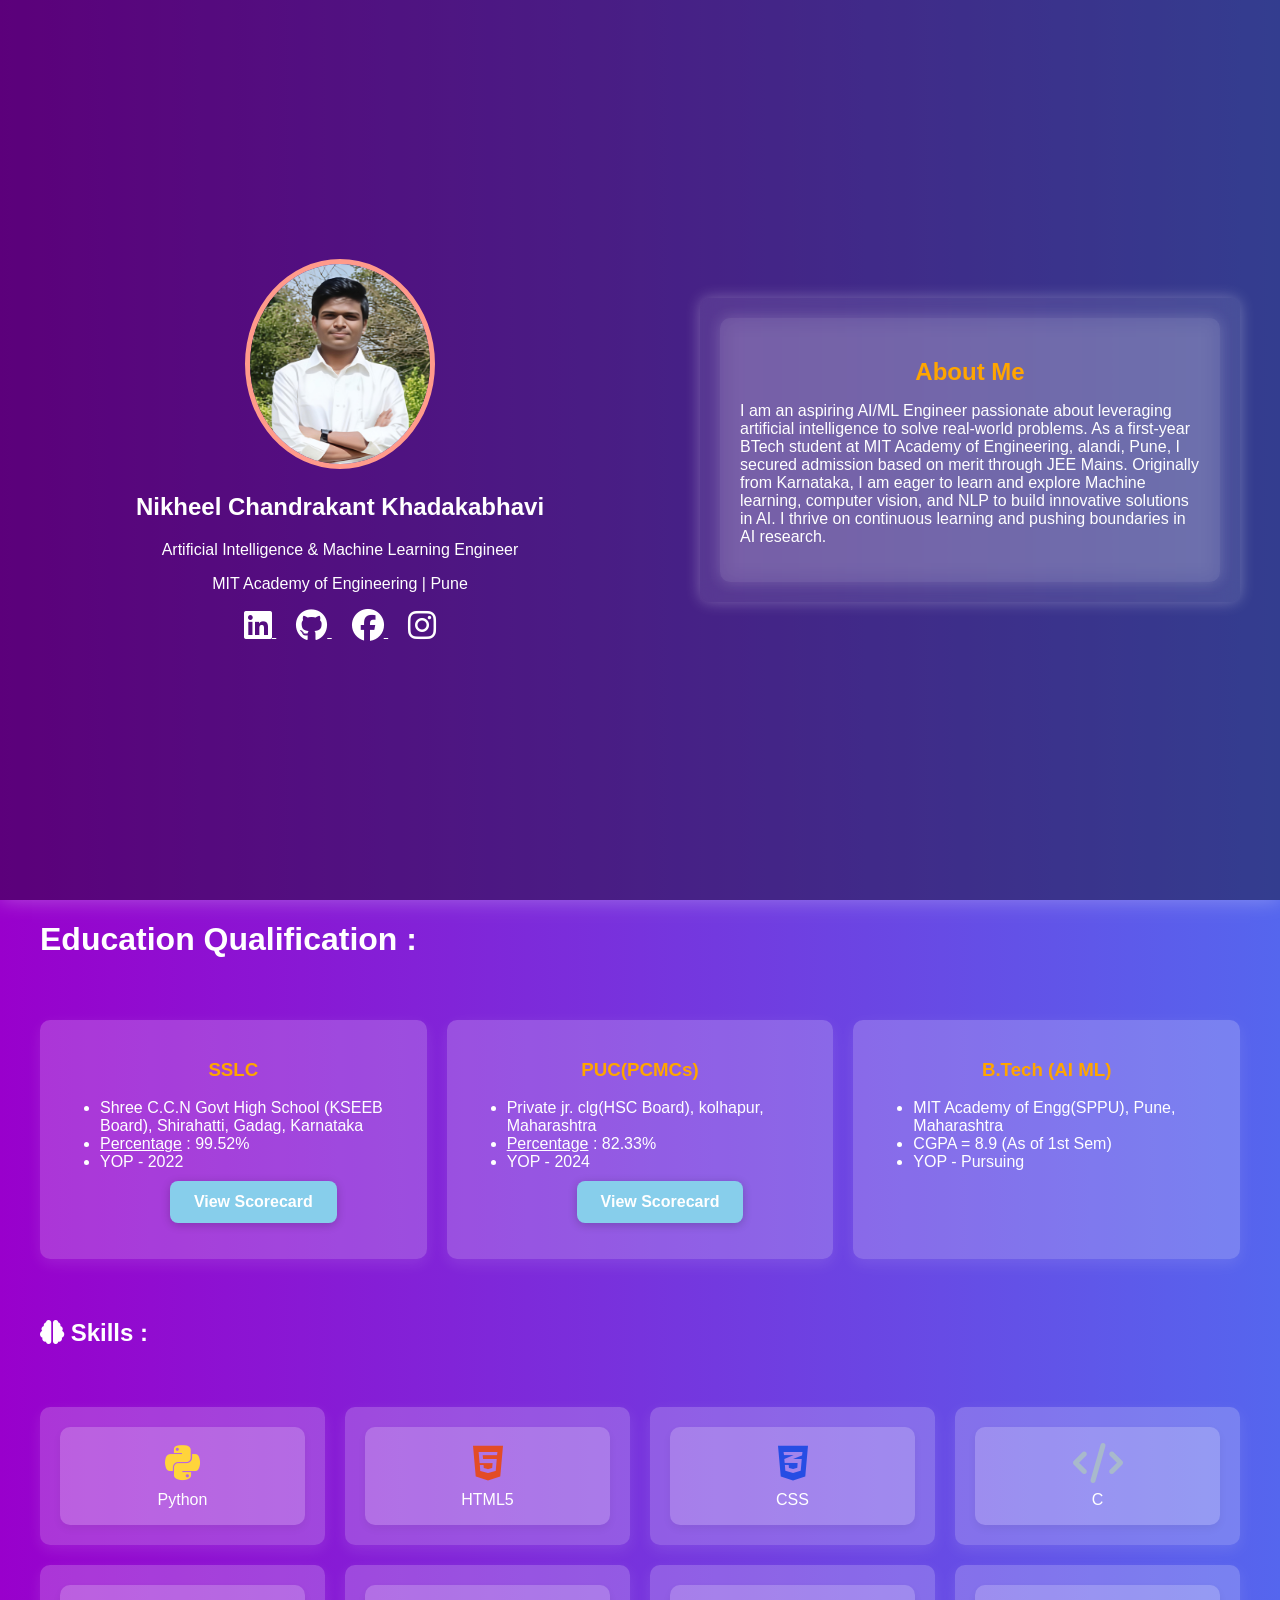
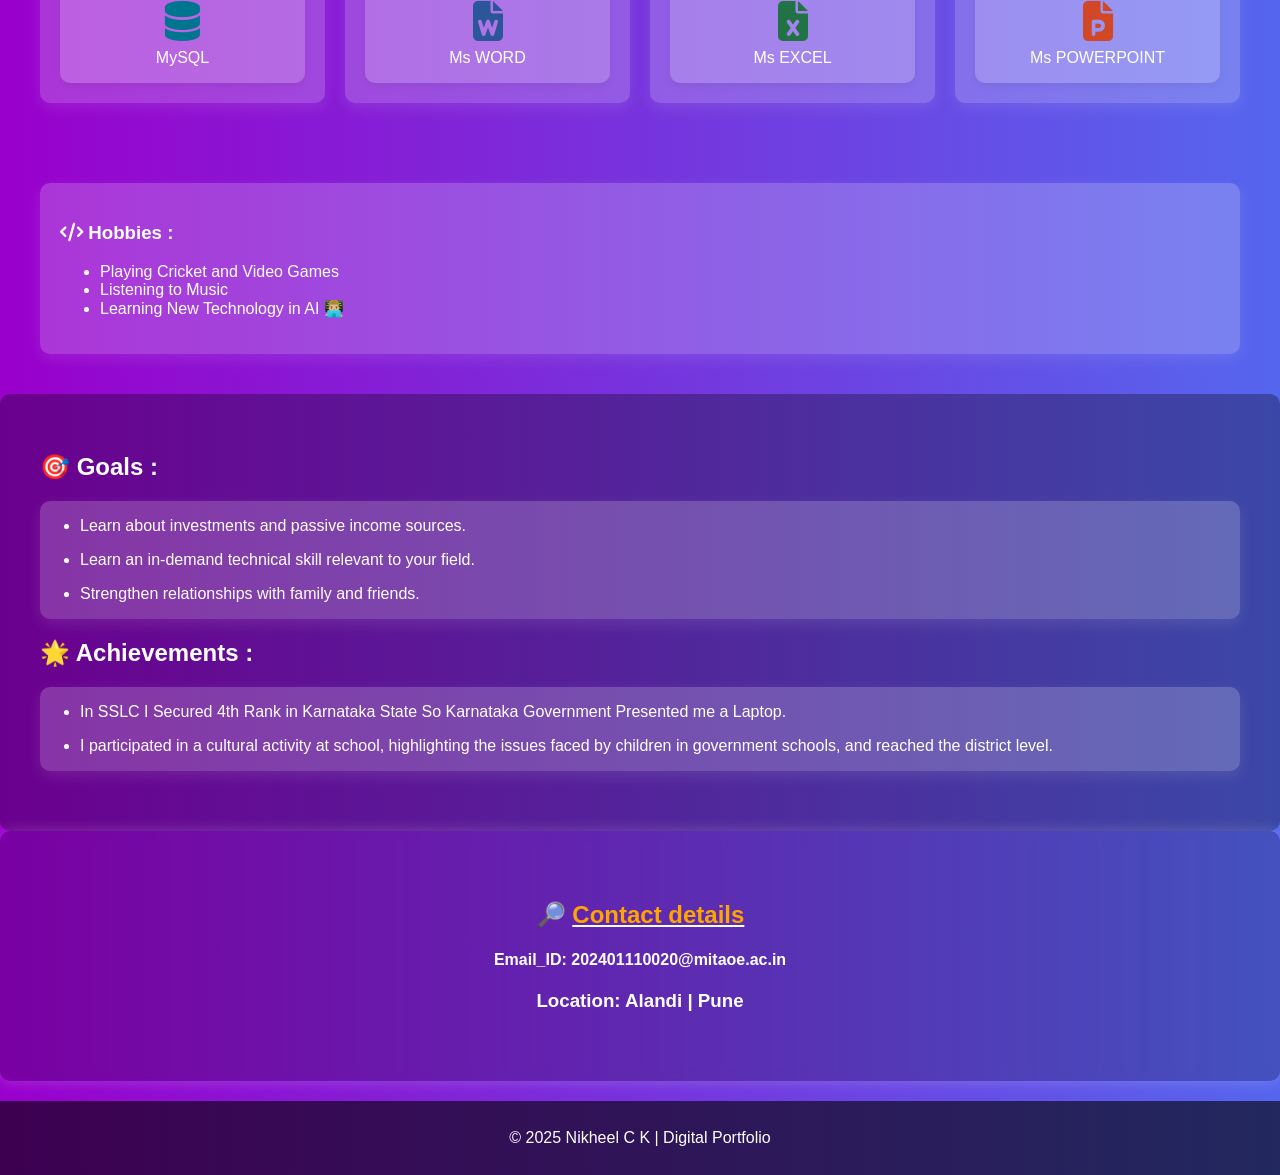
==== commit bdd87018: "Update index.html" ====
--- a/index.html
+++ b/index.html
@@ -13,7 +13,7 @@
         <div class="hero-container">
             <!-- Left Side (Profile Image & Info) -->
             <div class="hero-left">
-                <img src="profile.jpg" alt="Nikheel Khadakabhavi" class="profile-img">
+                <img src="IMG-20250224-WA0008.jpg" alt="Nikheel Khadakabhavi" class="profile-img">
                 <h1>Nikheel Chandrakant Khadakabhavi</h1>
                 <p>Artificial Intelligence & Machine Learning Engineer</p>
                 <p>MIT Academy of Engineering | Pune</p>
--- a/style.css
+++ b/style.css
@@ -168,7 +168,17 @@
     transform: scale(1.05);
     box-shadow: 0 8px 20px rgba(255, 255, 255, 0.3);
 }
-
+.skill {
+    background: rgba(255, 255, 255, 0.2);
+    padding: 1rem;
+    text-align: center;
+    border-radius: 10px;
+    box-shadow: 0 4px 8px rgba(0,0,0,0.05);
+}
+.skill i {
+    font-size: 2rem;
+    margin-bottom: 0.5rem;
+}
 .highlight {
     color: orange;  /* Change this to any color you like */
     font-weight: bold;
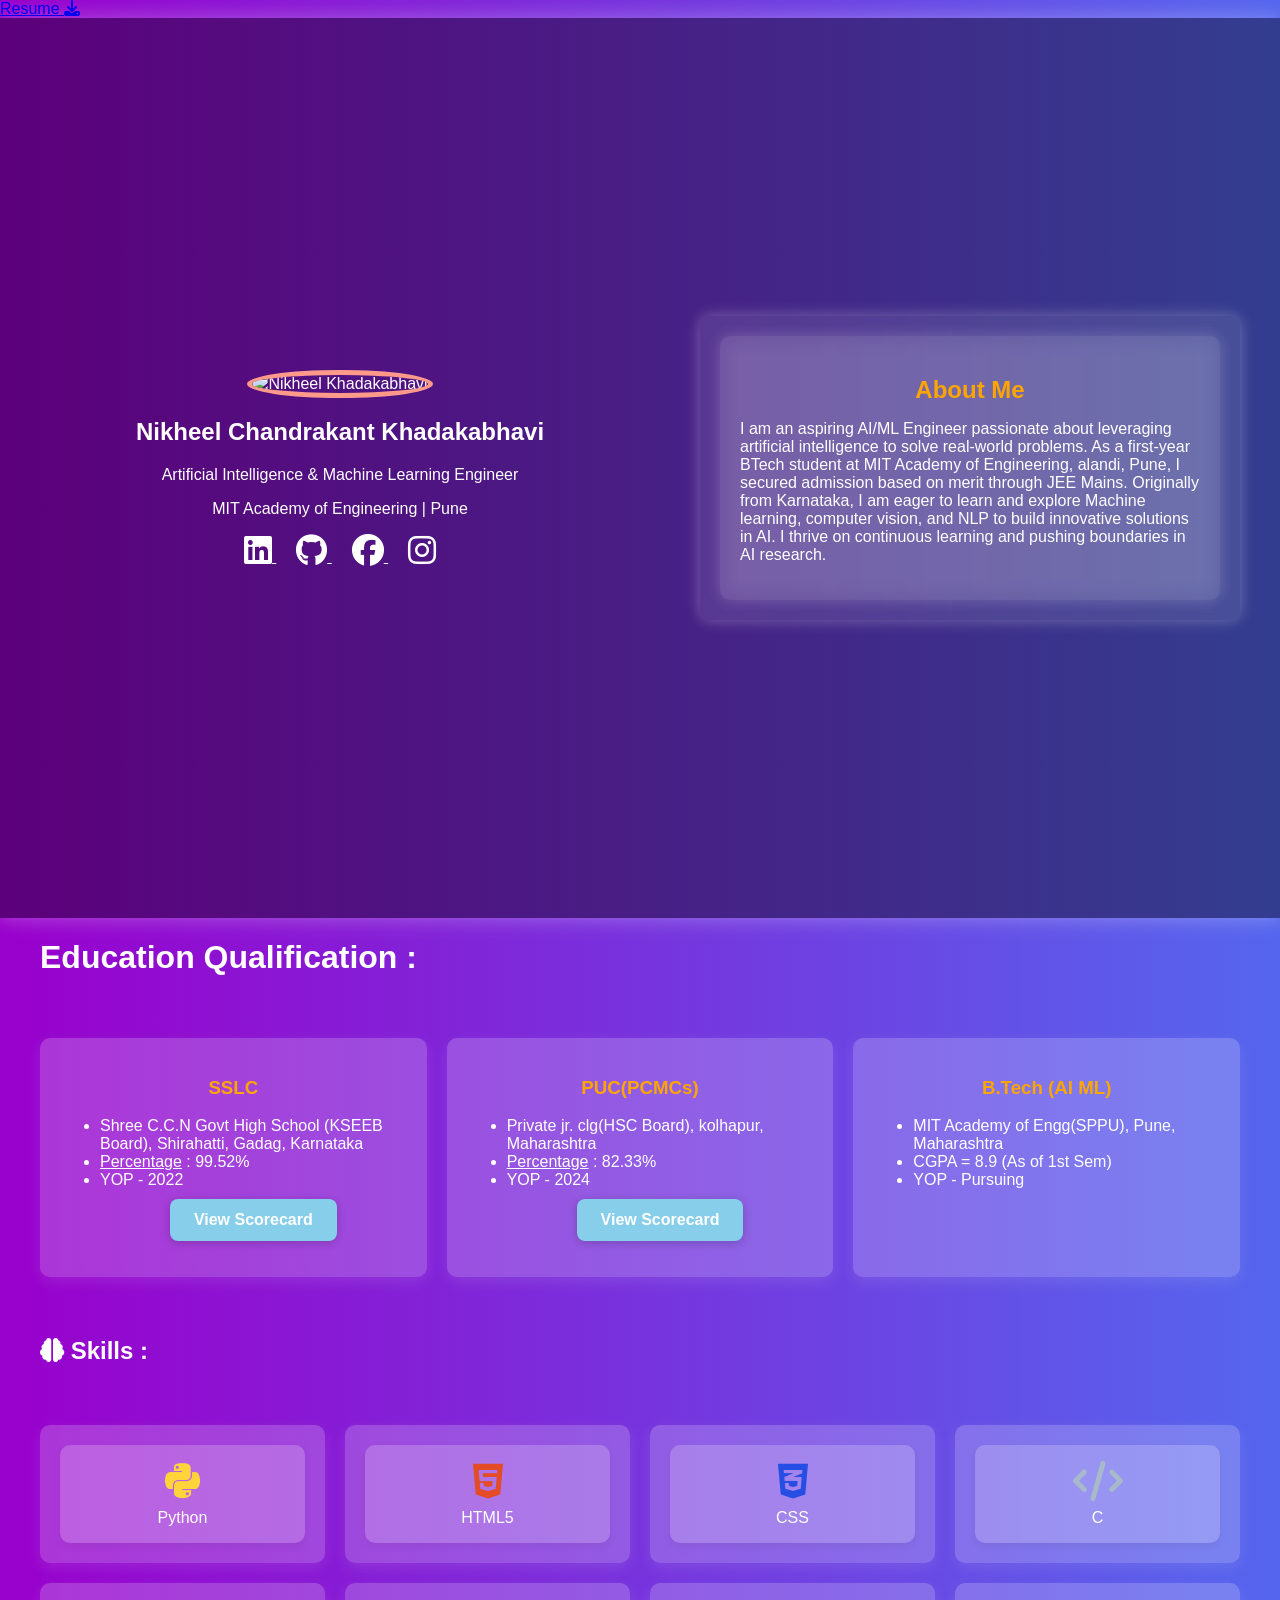
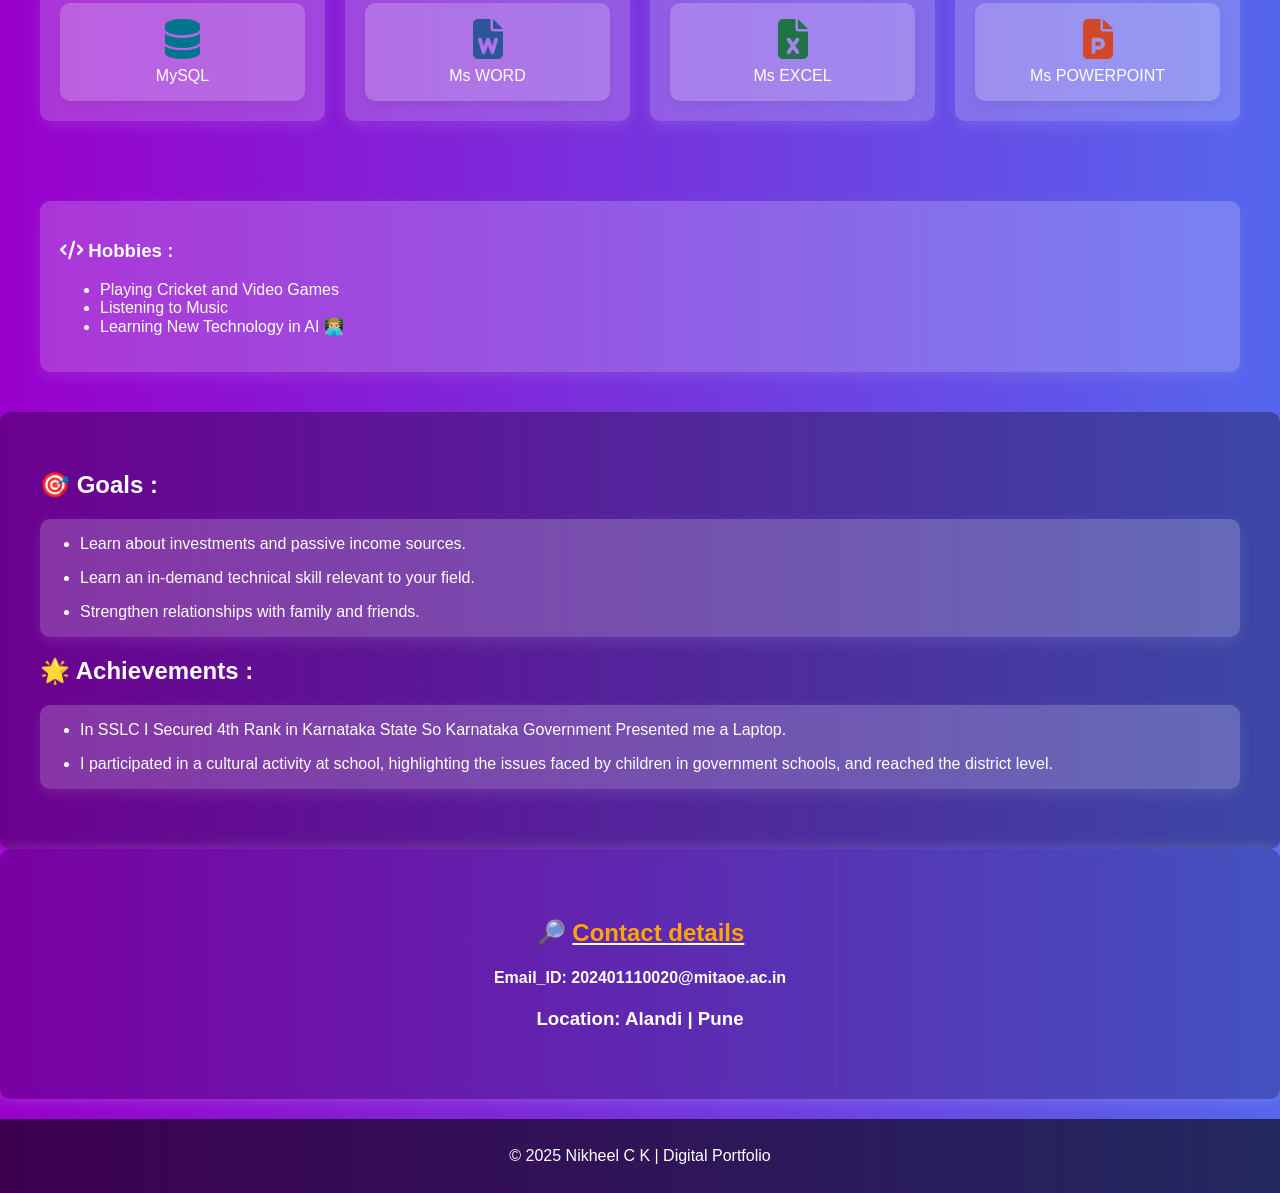
==== commit e917dc86: "Update index.html" ====
--- a/index.html
+++ b/index.html
@@ -7,13 +7,18 @@
     <title>Nikheel Khadakabhavi | AI/ML Engineer</title>
     <link rel="stylesheet" href="style.css">
     <link rel="stylesheet" href="https://cdnjs.cloudflare.com/ajax/libs/font-awesome/6.4.0/css/all.min.css">
+
 </head>
 <body>
+    <div class="resume-button-container">
+        <a href="resume.pdf" download="Nikheel_Khadakabhavi_Resume" class="resume-button">
+            Resume <i class="fas fa-download" ></i>
+        </a>
+    </div>
     <section class="hero animate">
         <div class="hero-container">
-            <!-- Left Side (Profile Image & Info) -->
             <div class="hero-left">
-                <img src="IMG-20250224-WA0008.jpg" alt="Nikheel Khadakabhavi" class="profile-img">
+                <img src="profile.jpg" alt="Nikheel Khadakabhavi" class="profile-img">
                 <h1>Nikheel Chandrakant Khadakabhavi</h1>
                 <p>Artificial Intelligence & Machine Learning Engineer</p>
                 <p>MIT Academy of Engineering | Pune</p>
@@ -33,12 +38,11 @@
                 </div>
             </div>
 
-            <!-- Right Side (About Me) -->
             <div class="hero-right">
                 <div class="about-box">
                     <h2 align="center"><span class="highlight">About Me</span></h2>
                     <p>
-                        I   am   an   aspiring   AI/ML  Engineer  passionate  about  leveraging  artificial  intelligence  to  solve  real-world  problems.  As  a first-year  BTech  student  at  MIT  Academy  of  Engineering,  alandi,  Pune,  I  secured  admission  based  on  merit  through  JEE  Mains. Originally from  Karnataka, I  am  eager  to  learn  and  explore Machine  learning, computer  vision, and  NLP  to  build  innovative  solutions  in  AI. I thrive on  continuous  learning  and  pushing  boundaries  in  AI research.
+                        I am an aspiring AI/ML Engineer passionate about leveraging artificial intelligence to solve real-world problems. As a first-year BTech student at MIT Academy of Engineering, alandi, Pune, I secured admission based on merit through JEE Mains. Originally from Karnataka, I am eager to learn and explore Machine learning, computer vision, and NLP to build innovative solutions in AI. I thrive on continuous learning and pushing boundaries in AI research.
                     </p>
                 </div>
             </div>
@@ -46,31 +50,30 @@
     </section>
 
 
-    <!-- Technical Skills -->
     <div class="container">
         <h1>Education Qualification : </h1>
         <div class="skills-grid">
             <div class="skill-card">
-                    <h3 align="center"><span class="highlight"> SSLC </span></h3>
-                    <ul>
-                        <li>Shree C.C.N Govt High School (KSEEB Board), Shirahatti, Gadag, Karnataka</li>
-                        <li><u>Percentage</u> : 99.52%</li>
-                        <li>YOP - 2022</li>
-                        <div class="scorecard-btn">
-                            <a href="Kresult.jpg" target="_blank">View Scorecard</a>
-                        </div>
-                    </ul>                
+                        <h3 align="center"><span class="highlight"> SSLC </span></h3>
+                        <ul>
+                            <li>Shree C.C.N Govt High School (KSEEB Board), Shirahatti, Gadag, Karnataka</li>
+                            <li><u>Percentage</u> : 99.52%</li>
+                            <li>YOP - 2022</li>
+                            <div class="scorecard-btn">
+                                <a href="Kresult.jpg" target="_blank">View Scorecard</a>
+                            </div>
+                        </ul>
             </div>
             <div class="skill-card">
-                    <h3 align="center"><span class="highlight"> PUC(PCMCs)</span></h3>
-                    <ul>
-                        <li>Private jr. clg(HSC Board), kolhapur, Maharashtra </li>
-                        <li><u>Percentage</u> : 82.33%</li>
-                        <li>YOP - 2024</li>
-                        <div class="scorecard-btn">
-                            <a href="Mresult.jpg" target="_blank">View Scorecard</a>
-                        </div>
-                    </ul>
+                        <h3 align="center"><span class="highlight"> PUC(PCMCs)</span></h3>
+                        <ul>
+                            <li>Private jr. clg(HSC Board), kolhapur, Maharashtra </li>
+                            <li><u>Percentage</u> : 82.33%</li>
+                            <li>YOP - 2024</li>
+                            <div class="scorecard-btn">
+                                <a href="Mresult.jpg" target="_blank">View Scorecard</a>
+                            </div>
+                        </ul>
             </div>
             <div class="skill-card">
                 <h3 align="center"><span class="highlight"> B.Tech (AI ML)</span></h3>
@@ -118,19 +121,17 @@
             <div class="skill-card">
                 <h3><i class="fas fa-code"></i>  Hobbies : </h3>
                 <ul>
-                    <li>Playing Cricket  and Video Games </li>
+                    <li>Playing Cricket and Video Games </li>
                     <li>Listening to Music  </li>
                     <li>Learning New Technology in AI 👨🏼‍💻 </li>
                 </ul>
             </div>
         </div>
     </div>
-    <!-- Projects Section -->
     <section class="projects">
         <div class="container">
             <h2> 🎯 Goals : </h2>
             <div class="project-card">
-                <!-- <img src="project1.jpg" alt="AI Project"> -->
                 <div class="project-info">
                     <ul>
                         <li>Learn about investments and passive income sources.</li>
@@ -145,7 +146,6 @@
         <div class="container">
             <h2> 🌟 Achievements : </h2>
             <div class="project-card">
-                <!-- <img src="project1.jpg" alt="AI Project"> -->
                 <div class="project-info">
                     <ul>
                         <li>In SSLC I Secured 4th Rank in Karnataka State So Karnataka Government Presented me a Laptop.</li>
@@ -157,7 +157,6 @@
         </div>
     </section>
 
-    <!-- Research Publications -->
     <section class="publications">
         <div class="container">
             <h2><b>🔎 <u><span class="highlight">Contact details</span></u></b></h2>
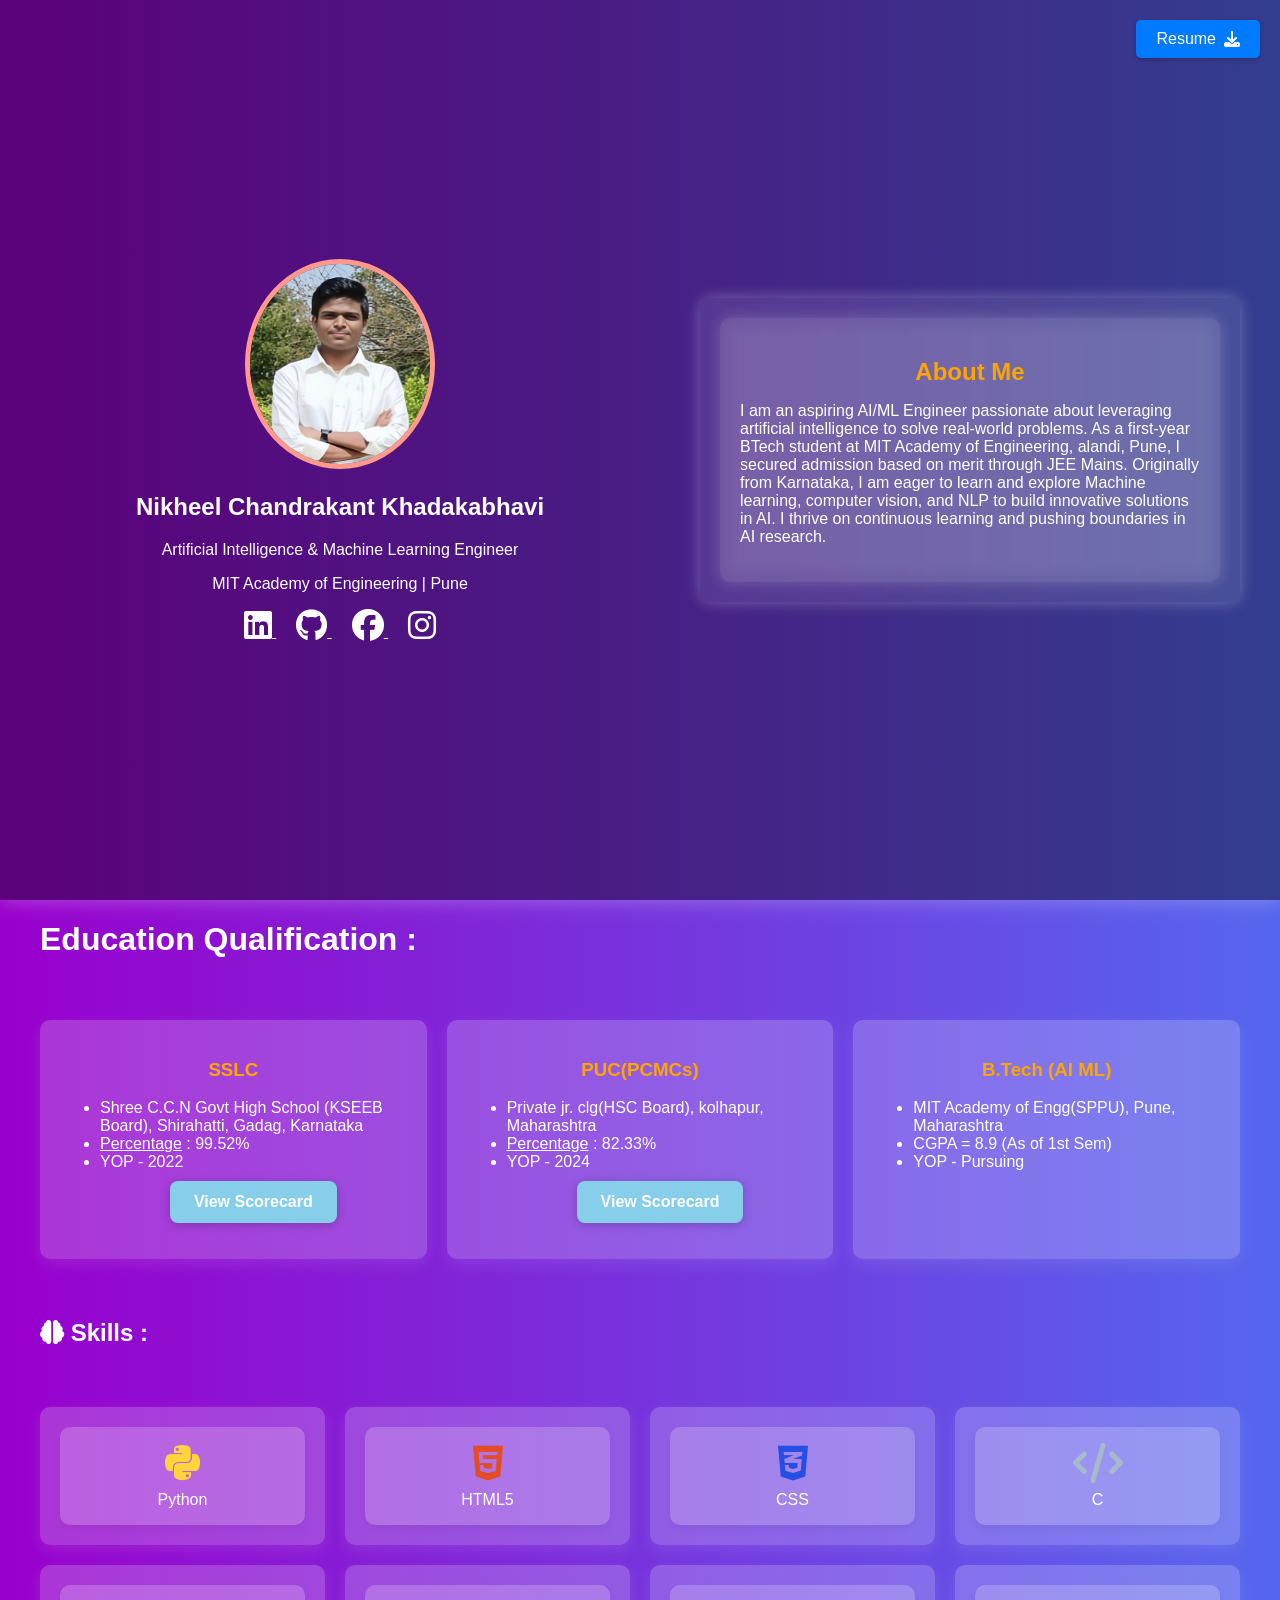
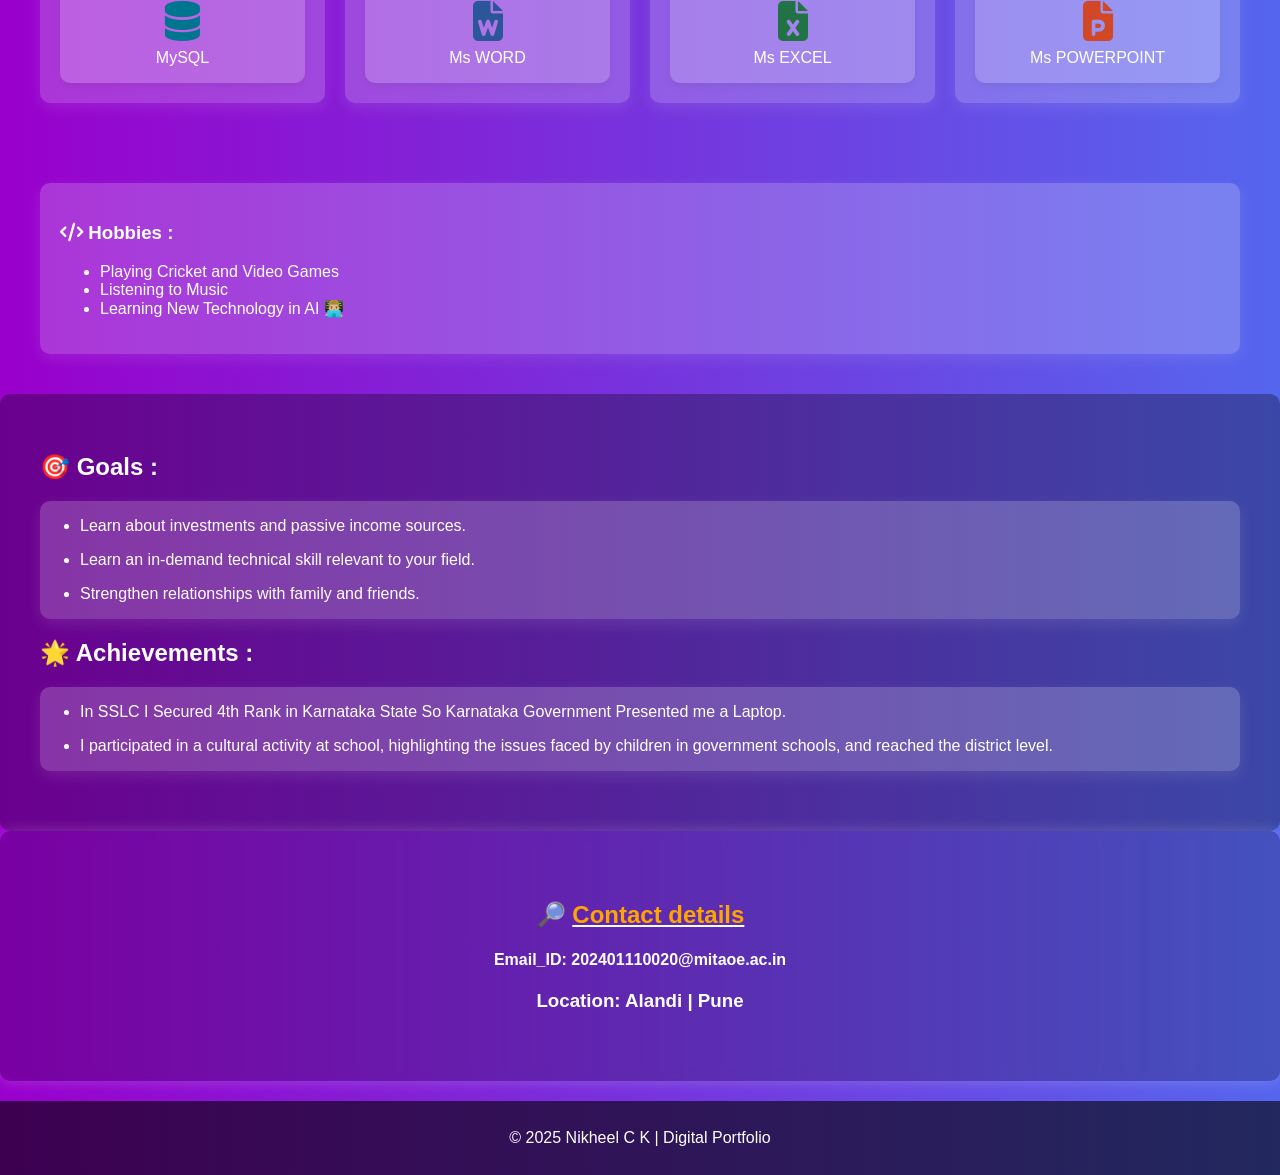
==== commit c43b819b: "Update index.html" ====
--- a/index.html
+++ b/index.html
@@ -18,7 +18,7 @@
     <section class="hero animate">
         <div class="hero-container">
             <div class="hero-left">
-                <img src="profile.jpg" alt="Nikheel Khadakabhavi" class="profile-img">
+                <img src="IMG-20250224-WA0008.jpg" alt="Nikheel Khadakabhavi" class="profile-img">
                 <h1>Nikheel Chandrakant Khadakabhavi</h1>
                 <p>Artificial Intelligence & Machine Learning Engineer</p>
                 <p>MIT Academy of Engineering | Pune</p>
--- a/style.css
+++ b/style.css
@@ -28,7 +28,35 @@
     50% { background-position: 100% 50%; }
     100% { background-position: 0% 50%; }
 }
-
+.resume-button-container {
+    position: absolute;
+    top: 20px;
+    right: 20px;
+}
+
+.resume-button {
+    display: inline-flex;
+    align-items: center;
+    justify-content: center;
+    padding: 10px 20px;
+    background-color: #007bff; /* Example button color */
+    color: white;
+    border: none;
+    border-radius: 5px;
+    text-decoration: none;
+    font-size: 16px;
+    cursor: pointer;
+    box-shadow: 0 2px 5px rgba(0, 0, 0, 0.2);
+    transition: background-color 0.3s ease;
+}
+
+.resume-button:hover {
+    background-color: #0056b3;
+}
+
+.resume-button i {
+    margin-left: 8px;
+}
 /* Hero Section */
 .hero {
     /*text-align: center;
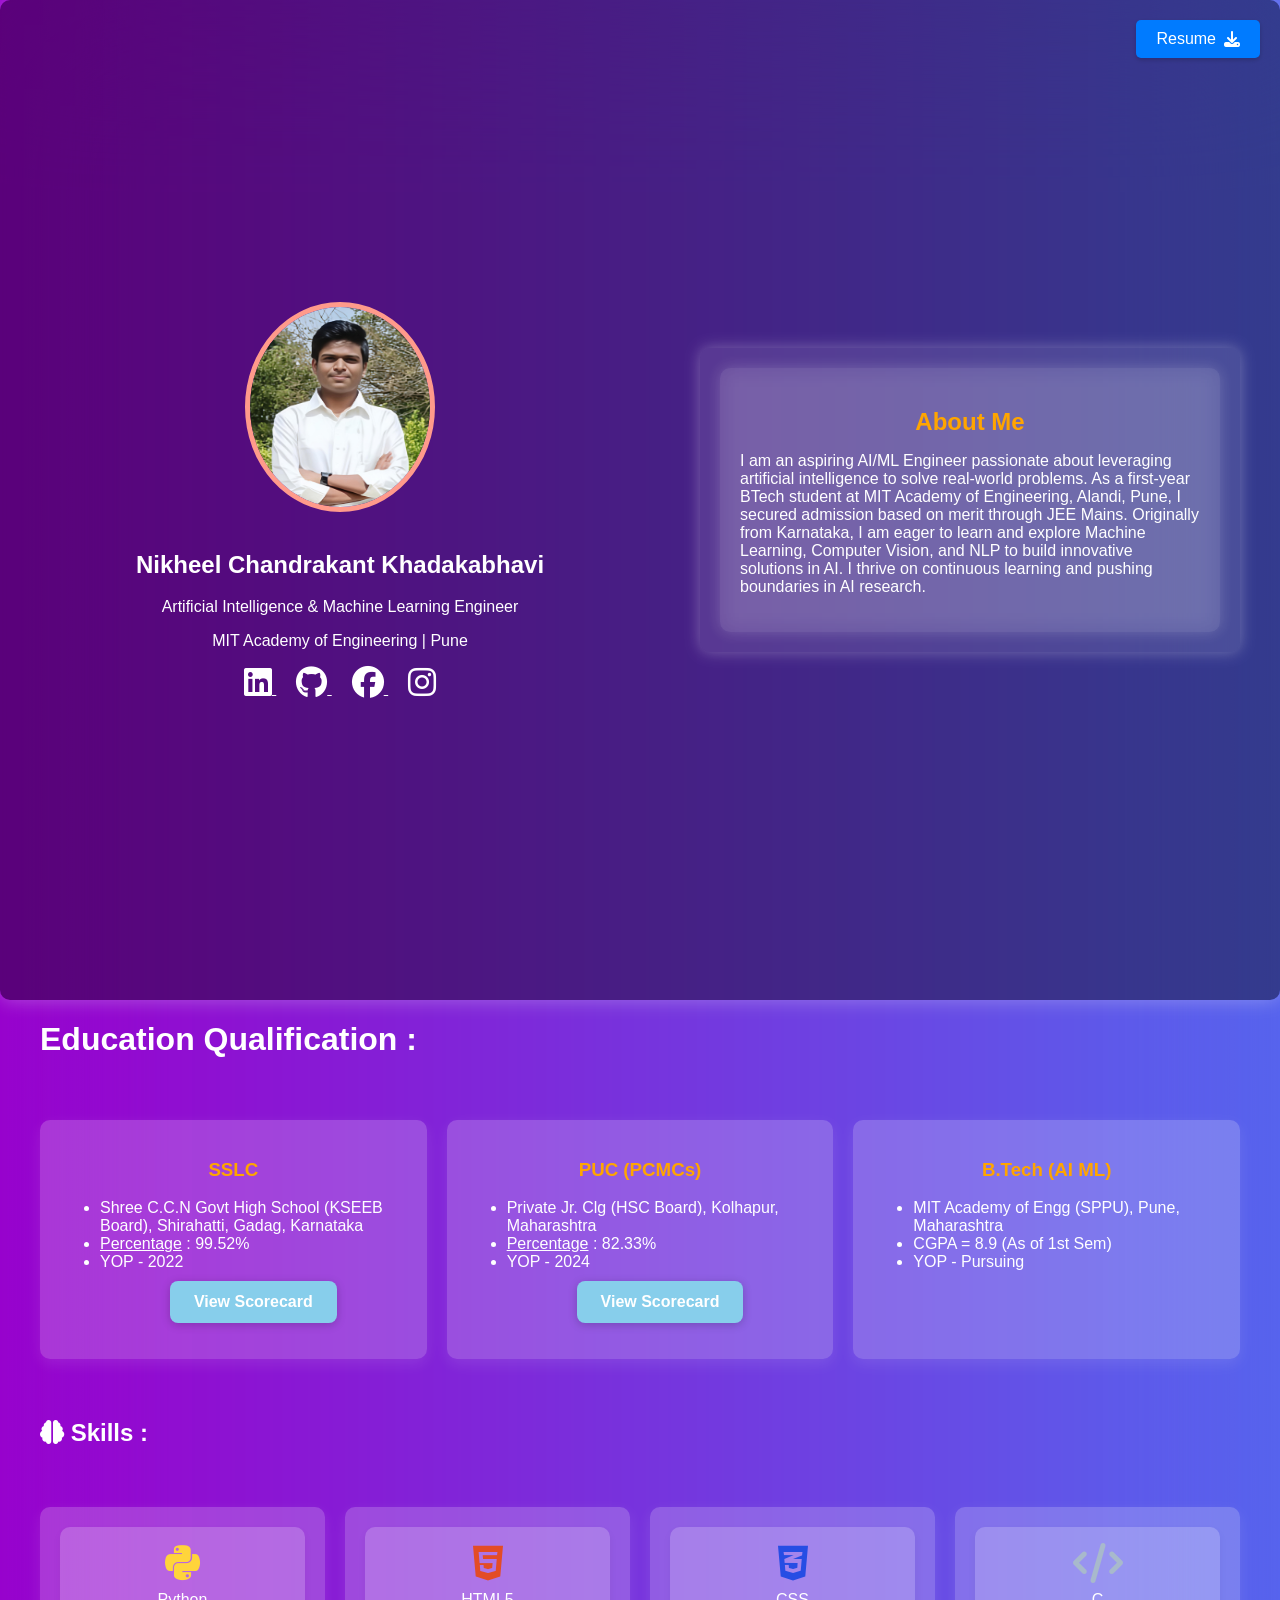
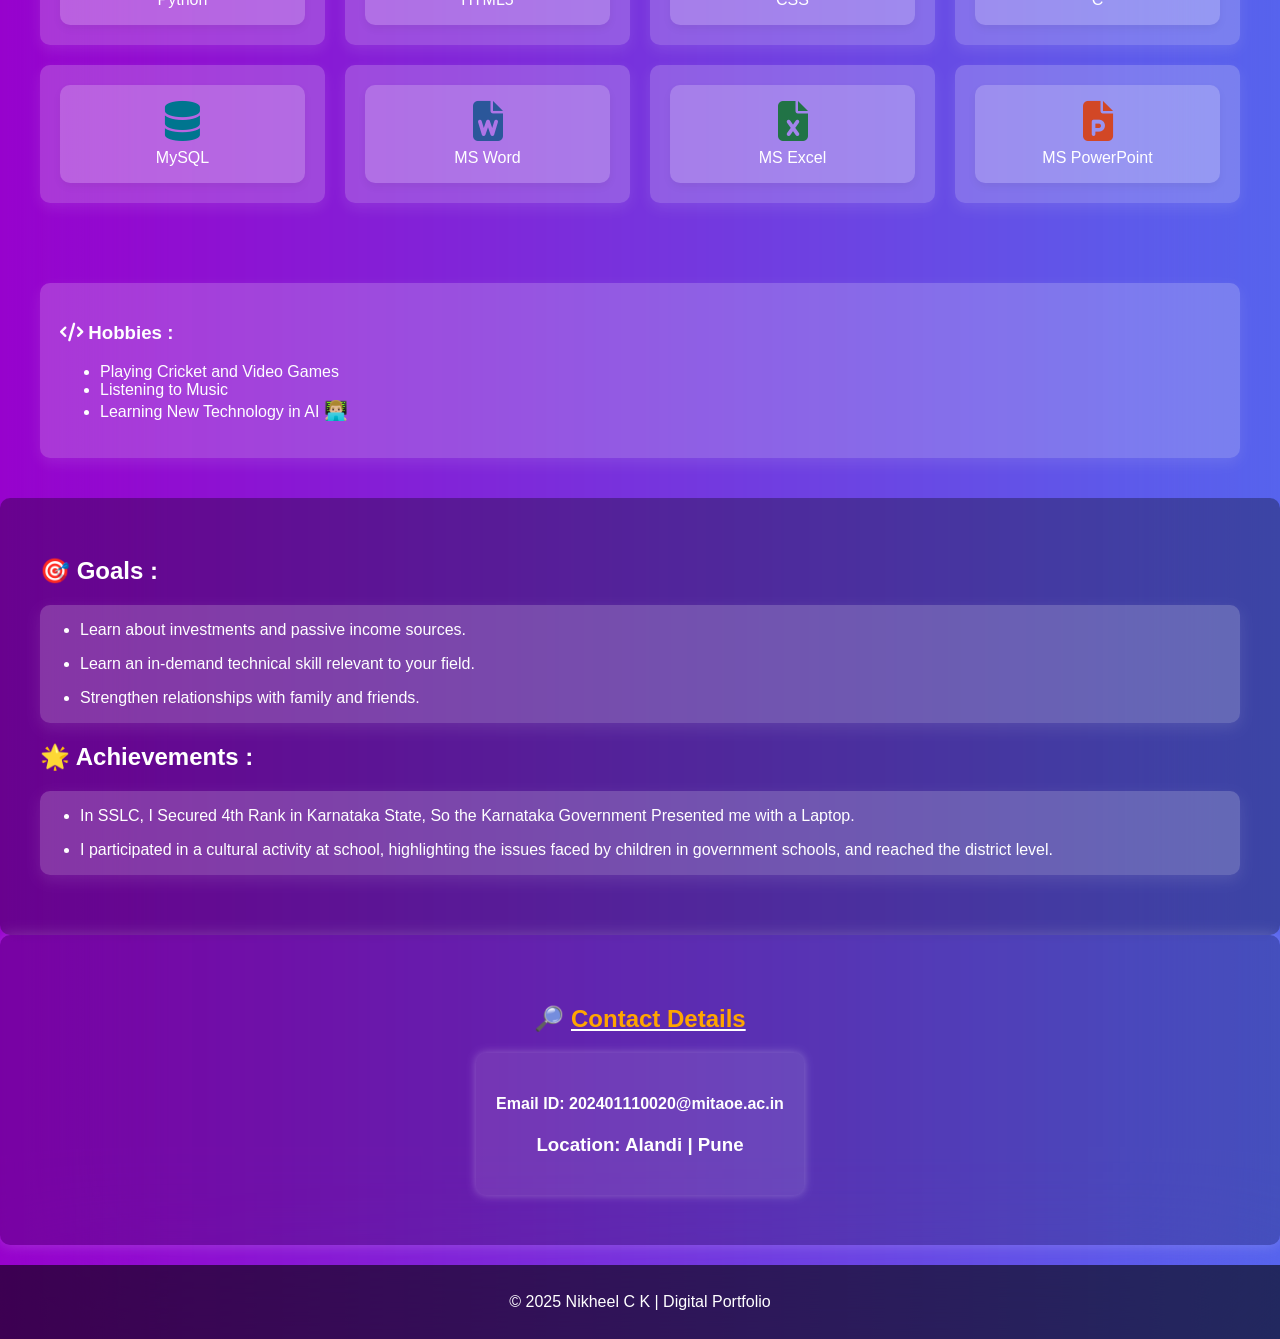
==== commit e20e72c3: "files are updated" ====
--- a/index.html
+++ b/index.html
@@ -42,7 +42,7 @@
                 <div class="about-box">
                     <h2 align="center"><span class="highlight">About Me</span></h2>
                     <p>
-                        I am an aspiring AI/ML Engineer passionate about leveraging artificial intelligence to solve real-world problems. As a first-year BTech student at MIT Academy of Engineering, alandi, Pune, I secured admission based on merit through JEE Mains. Originally from Karnataka, I am eager to learn and explore Machine learning, computer vision, and NLP to build innovative solutions in AI. I thrive on continuous learning and pushing boundaries in AI research.
+                        I am an aspiring AI/ML Engineer passionate about leveraging artificial intelligence to solve real-world problems. As a first-year BTech student at MIT Academy of Engineering, Alandi, Pune, I secured admission based on merit through JEE Mains. Originally from Karnataka, I am eager to learn and explore Machine Learning, Computer Vision, and NLP to build innovative solutions in AI. I thrive on continuous learning and pushing boundaries in AI research.
                     </p>
                 </div>
             </div>
@@ -65,9 +65,9 @@
                         </ul>
             </div>
             <div class="skill-card">
-                        <h3 align="center"><span class="highlight"> PUC(PCMCs)</span></h3>
+                        <h3 align="center"><span class="highlight"> PUC (PCMCs)</span></h3>
                         <ul>
-                            <li>Private jr. clg(HSC Board), kolhapur, Maharashtra </li>
+                            <li>Private Jr. Clg (HSC Board), Kolhapur, Maharashtra </li>
                             <li><u>Percentage</u> : 82.33%</li>
                             <li>YOP - 2024</li>
                             <div class="scorecard-btn">
@@ -78,7 +78,7 @@
             <div class="skill-card">
                 <h3 align="center"><span class="highlight"> B.Tech (AI ML)</span></h3>
                 <ul>
-                    <li>MIT Academy of Engg(SPPU), Pune, Maharashtra</li>
+                    <li>MIT Academy of Engg (SPPU), Pune, Maharashtra</li>
                     <li>CGPA = 8.9 (As of 1st Sem)</li>
                     <li>YOP - Pursuing</li>
                 </ul>
@@ -105,13 +105,13 @@
                 <div class="skill"><i class="fas fa-database" style="color:#00758F; font-size:40px;"></i><div>MySQL</div></div>
             </div>
             <div class="skill-card">
-                <div class="skill"><i class="fas fa-file-word" style="color:#2B579A; font-size:40px;"></i><div>Ms WORD</div></div>
+                <div class="skill"><i class="fas fa-file-word" style="color:#2B579A; font-size:40px;"></i><div>MS Word</div></div>
             </div>
             <div class="skill-card">
-                <div class="skill"><i class="fas fa-file-excel" style="color:#217346; font-size:40px;"></i><div>Ms EXCEL</div></div>
+                <div class="skill"><i class="fas fa-file-excel" style="color:#217346; font-size:40px;"></i><div>MS Excel</div></div>
             </div>
             <div class="skill-card">
-                <div class="skill"><i class="fas fa-file-powerpoint" style="color:#D24726; font-size:40px;"></i><div>Ms POWERPOINT</div></div>
+                <div class="skill"><i class="fas fa-file-powerpoint" style="color:#D24726; font-size:40px;"></i><div>MS PowerPoint</div></div>
             </div>
         </div>
     </div>
@@ -123,7 +123,7 @@
                 <ul>
                     <li>Playing Cricket and Video Games </li>
                     <li>Listening to Music  </li>
-                    <li>Learning New Technology in AI 👨🏼‍💻 </li>
+                    <li>Learning New Technology in AI <span style="font-size: larger;">👨🏼‍💻</span> </li>
                 </ul>
             </div>
         </div>
@@ -148,7 +148,7 @@
             <div class="project-card">
                 <div class="project-info">
                     <ul>
-                        <li>In SSLC I Secured 4th Rank in Karnataka State So Karnataka Government Presented me a Laptop.</li>
+                        <li>In SSLC, I Secured 4th Rank in Karnataka State, So the Karnataka Government Presented me with a Laptop.</li>
                         <p> </p>
                         <li>I participated in a cultural activity at school, highlighting the issues faced by children in government schools, and reached the district level.</li>
                     </ul>
@@ -159,9 +159,9 @@
 
     <section class="publications">
         <div class="container">
-            <h2><b>🔎 <u><span class="highlight">Contact details</span></u></b></h2>
+            <h2><b>🔎 <u><span class="highlight">Contact Details</span></u></b></h2>
             <div class="publication">
-                <h4>Email_ID: 202401110020@mitaoe.ac.in</h4>
+                <h4>Email ID: 202401110020@mitaoe.ac.in</h4>
                 <h3>Location: Alandi | Pune </h3>
             </div>
         </div>
@@ -170,4 +170,4 @@
         <p>&copy; 2025 Nikheel C K | Digital Portfolio</p>
     </footer>
 </body>
-</html>
+</html>
--- a/style.css
+++ b/style.css
@@ -9,17 +9,12 @@
 /* Animated Gradient Background */
 body {
     font-family: 'Segoe UI', Tahoma, Geneva, Verdana, sans-serif;
-/*    background: linear-gradient(-45deg, var(--primary), var(--secondary), var(--tertiary));*/
-/*    background: linear-gradient(45deg, #ff7eb3, #ff758c, #ff6f61, #ff7eb3); */
-/*    background: linear-gradient(45deg, #6a11cb, #2575fc, #3f5efb, #6a11cb); #blue-purple neon effect*/
-/*    background: linear-gradient(45deg, #ff512f, #f09819, #ff6a00, #ff512f);*/
     background: linear-gradient(270deg, #33cc33, #3399ff, #9900cc);
-/*    background: lightskyblue;*/
     background-size: 300% 300%;
     animation: gradientMove 10s infinite linear;
     color: var(--light);
     margin: 0;
-    backdrop-filter: blur(80deg);
+    backdrop-filter: blur(80px); /* Corrected typo: '80deg' to '80px' for blur radius */
 }
 
 /* Background Animation */
@@ -28,10 +23,27 @@
     50% { background-position: 100% 50%; }
     100% { background-position: 0% 50%; }
 }
+
+/* Resume Button */
 .resume-button-container {
     position: absolute;
     top: 20px;
     right: 20px;
+    opacity: 0; /* Initially hidden */
+    transform: translateX(-100%); /* Start completely off the left */
+    animation: slideInRight 4s ease-out forwards 0.5s; /* Apply the animation */
+    z-index: 1000;
+}
+
+@keyframes slideInRight {
+    from {
+        opacity: 0;
+        transform: translateX(-300%);
+    }
+    to {
+        opacity: 1;
+        transform: translateX(0); /* Move to its final right position */
+    }
 }
 
 .resume-button {
@@ -57,23 +69,16 @@
 .resume-button i {
     margin-left: 8px;
 }
+
 /* Hero Section */
 .hero {
-    /*text-align: center;
-    padding: 100px 20px;
-    background: rgba(0, 0, 0, 0.4);
-    box-shadow: 0 0 20px rgba(255, 255, 255, 0.3);
-    border-radius: 10px;*/
     display: flex;
     align-items: center;
     justify-content: center;
     min-height: 100vh;
-/*    gap: 40px;*/
-/*    flex-wrap: wrap;*/
-/*    text-align: left;*/
     background: rgba(0, 0, 0, 0.4);
     box-shadow: 0 0 20px rgba(255, 255, 255, 0.3);
-    border-radius: 10px
+    border-radius: 10px;
     padding: 50px 20px;
 }
 
@@ -83,21 +88,14 @@
     justify-content: space-between;
     max-width: 1200px;
     width: 100%;
-/*    margin: 0 auto;*/
-/*    padding: 50px 20px;*/
     gap: 60px;
-/*    flex-wrap: wrap;*/
-/*    flex-wrap: wrap;
-    text-align: left;*/
+    animation: slideIn 4s ease-in forwards 0.5s;
 }
 
 .hero-left {
     flex: 1;
     text-align: center;
-    background: blur;
-}
-
-
+}
 
 /* Profile Image Hover Glow */
 .profile-img {
@@ -105,8 +103,7 @@
     height: 200px;
     border-radius: 50%;
     border: 5px solid var(--primary);
-    margin-buttom: 15px;
-/*    box-shadow: 0 0 20px rgba(255, 255, 255, 0.3);*/
+    margin-bottom: 15px;
     transition: transform 0.3s, box-shadow 0.3s;
 }
 
@@ -170,6 +167,17 @@
     }
 }
 
+@keyframes slideIn {
+    from {
+        opacity: 0;
+        transform: translateY(60px);
+    }
+    to {
+        opacity: 1;
+        transform: translateY(0);
+    }
+}
+
 /* Skills Section */
 .container {
     max-width: 1200px;
@@ -196,6 +204,7 @@
     transform: scale(1.05);
     box-shadow: 0 8px 20px rgba(255, 255, 255, 0.3);
 }
+
 .skill {
     background: rgba(255, 255, 255, 0.2);
     padding: 1rem;
@@ -203,12 +212,14 @@
     border-radius: 10px;
     box-shadow: 0 4px 8px rgba(0,0,0,0.05);
 }
+
 .skill i {
     font-size: 2rem;
     margin-bottom: 0.5rem;
 }
+
 .highlight {
-    color: orange;  /* Change this to any color you like */
+    color: orange; /* Change this to any color you like */
     font-weight: bold;
 }
 
@@ -223,7 +234,6 @@
     font-size: 16px;
     font-weight: bold;
     color: white;
-/*    background: linear-gradient(45deg, #ff8c00, #ff0080);*/
     background: skyblue;
     border-radius: 8px;
     text-decoration: none;
@@ -233,7 +243,6 @@
 
 .scorecard-btn a:hover {
     transform: scale(1.1);
-/*    background: linear-gradient(45deg, #ff0080, #ff8c00);*/
     background: skyblue;
     box-shadow: 0 3px 10px rgba(0, 0, 0, 0.3);
 }
@@ -259,10 +268,7 @@
     box-shadow: 0 8px 20px rgba(255, 255, 255, 0.3);
 }
 
-/* Responsive Design */
-/*@media (max-width: 768px) {
-    .hero { padding: 60px 20px; }
-}*/
+/* Publications Section */
 .publications {
     text-align: center; /* Center text */
     padding: 50px 20px;
@@ -272,11 +278,6 @@
     box-shadow: 0 0 15px rgba(255, 255, 255, 0.2);
 }
 
-/*.container {
-    max-width: 800px;
-    margin: 0 auto; /* Center the container */
-}
-*/
 .publication {
     background: rgba(255, 255, 255, 0.1);
     padding: 20px;
@@ -285,13 +286,13 @@
     box-shadow: 0 0 10px rgba(255, 255, 255, 0.3);
 }
 
-
+/* Responsive Design */
 @media (max-width: 768px) {
     .hero-container {
         flex-direction: column;
         text-align: center;
     }
-    
+
     .hero-left, .hero-right {
         width: 100%;
     }
@@ -299,10 +300,26 @@
     .about-box {
         width: 90%;
     }
-}
+
+    .resume-button-container {
+        top: 10px;
+        right: 10px;
+    }
+
+    .resume-button {
+        font-size: 14px;
+        padding: 8px 16px;
+    }
+
+    .resume-button i {
+        margin-left: 5px;
+    }
+}
+
+/* Footer */
 footer {
     text-align: center;
     padding: 12px;
     background: rgba(0, 0, 0, 0.6);
     margin-top: 20px;
-}
+}
